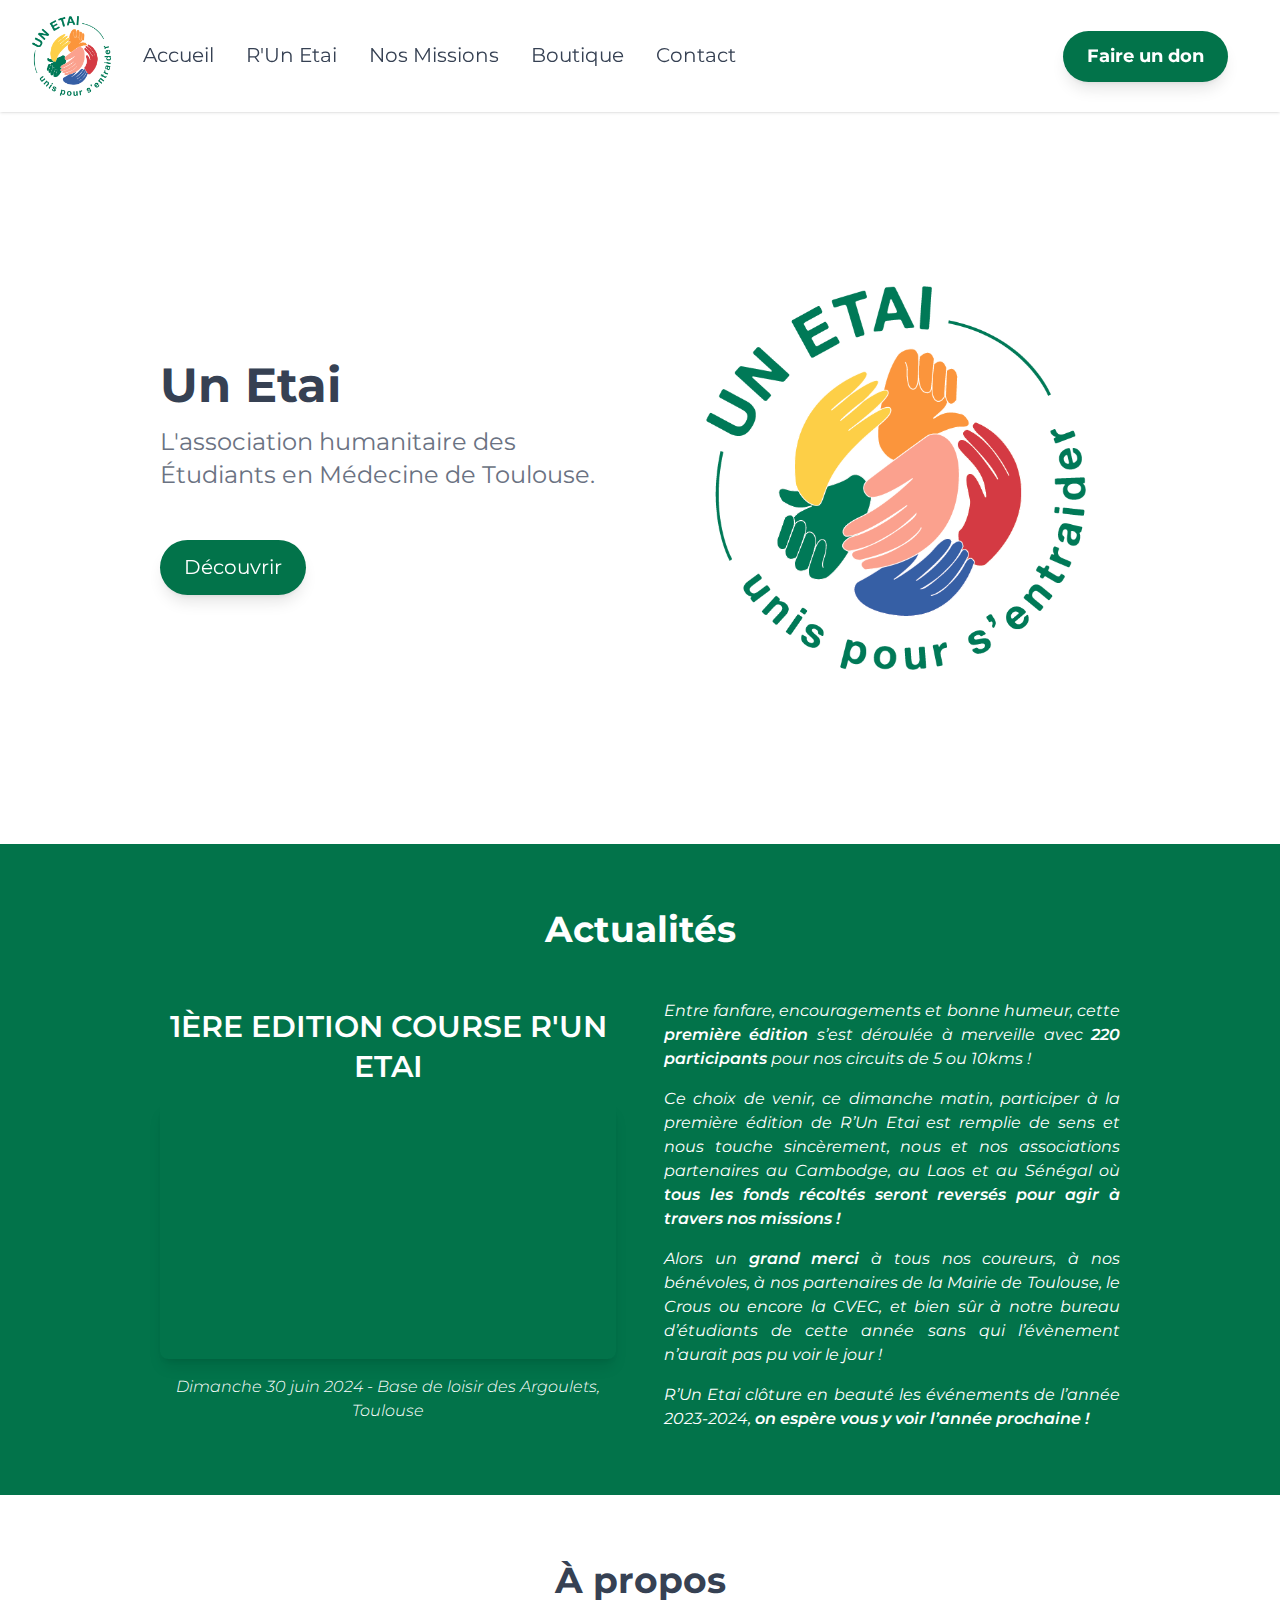
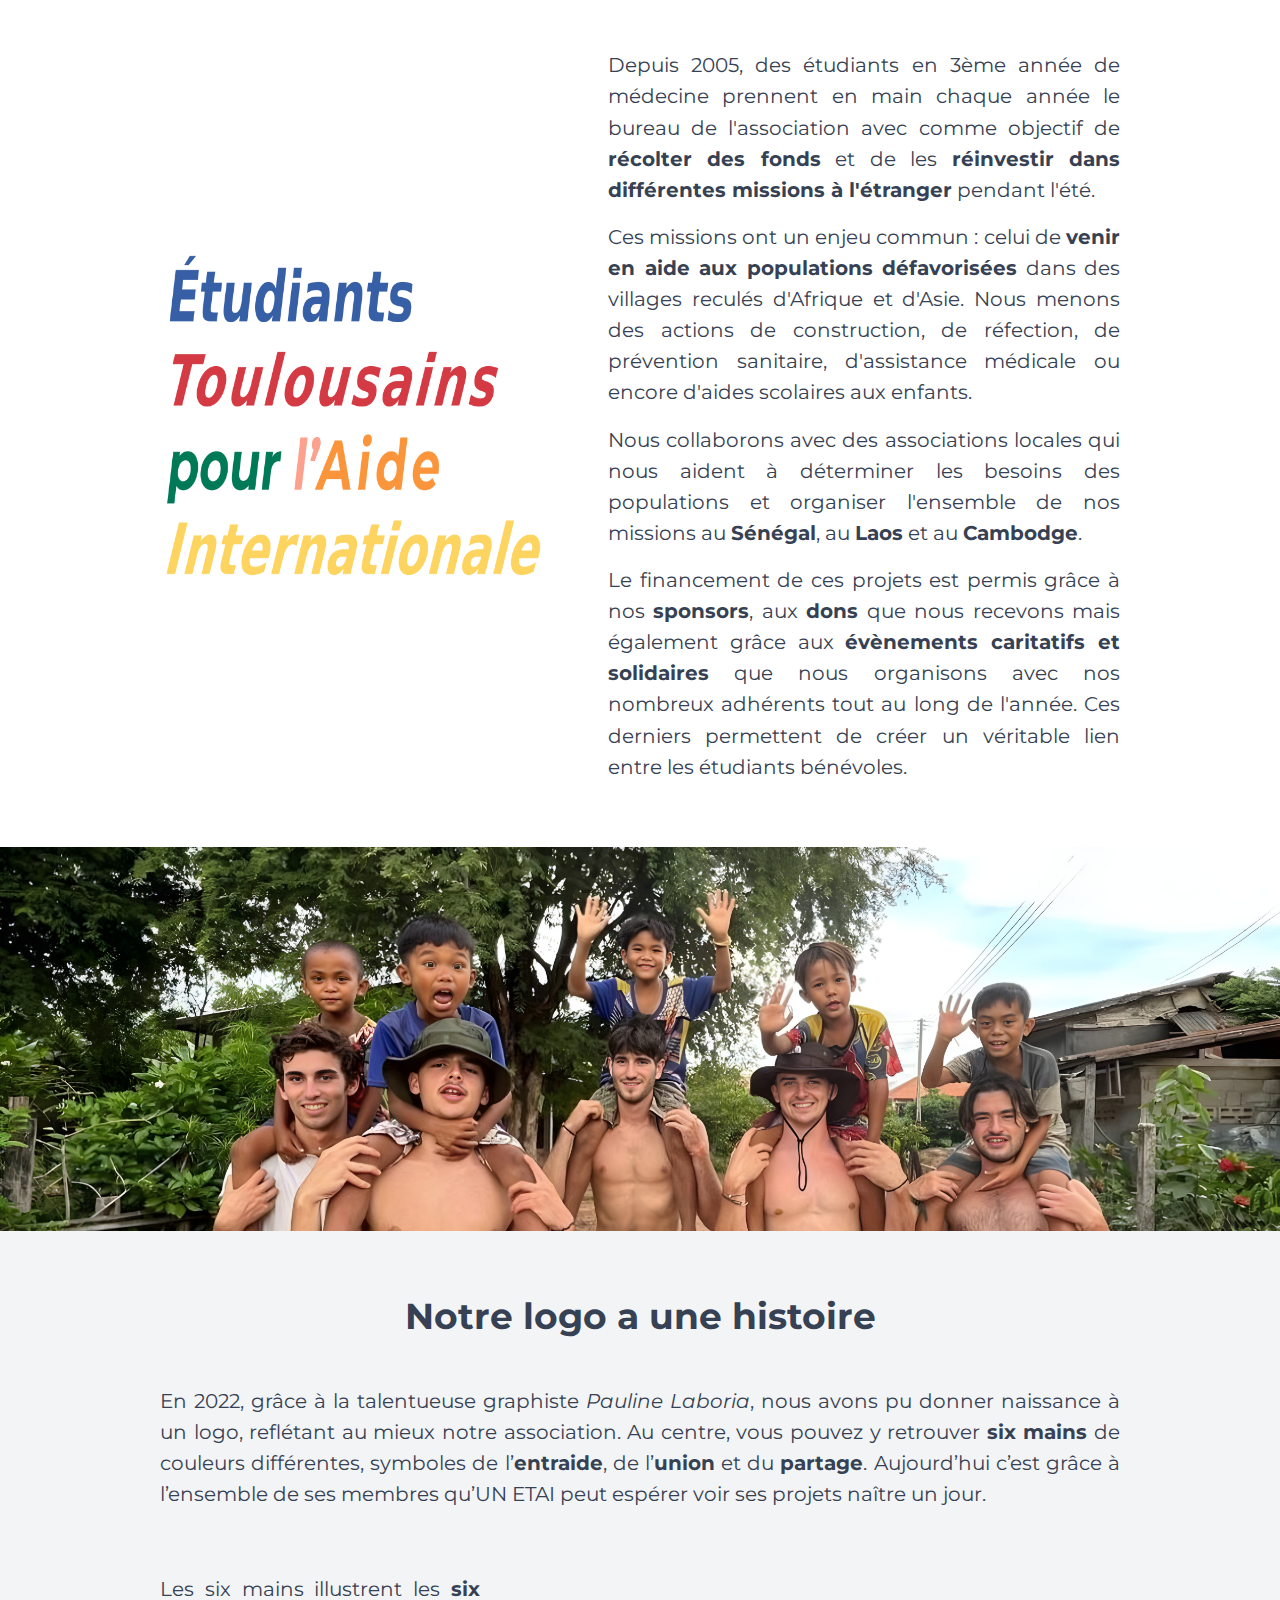
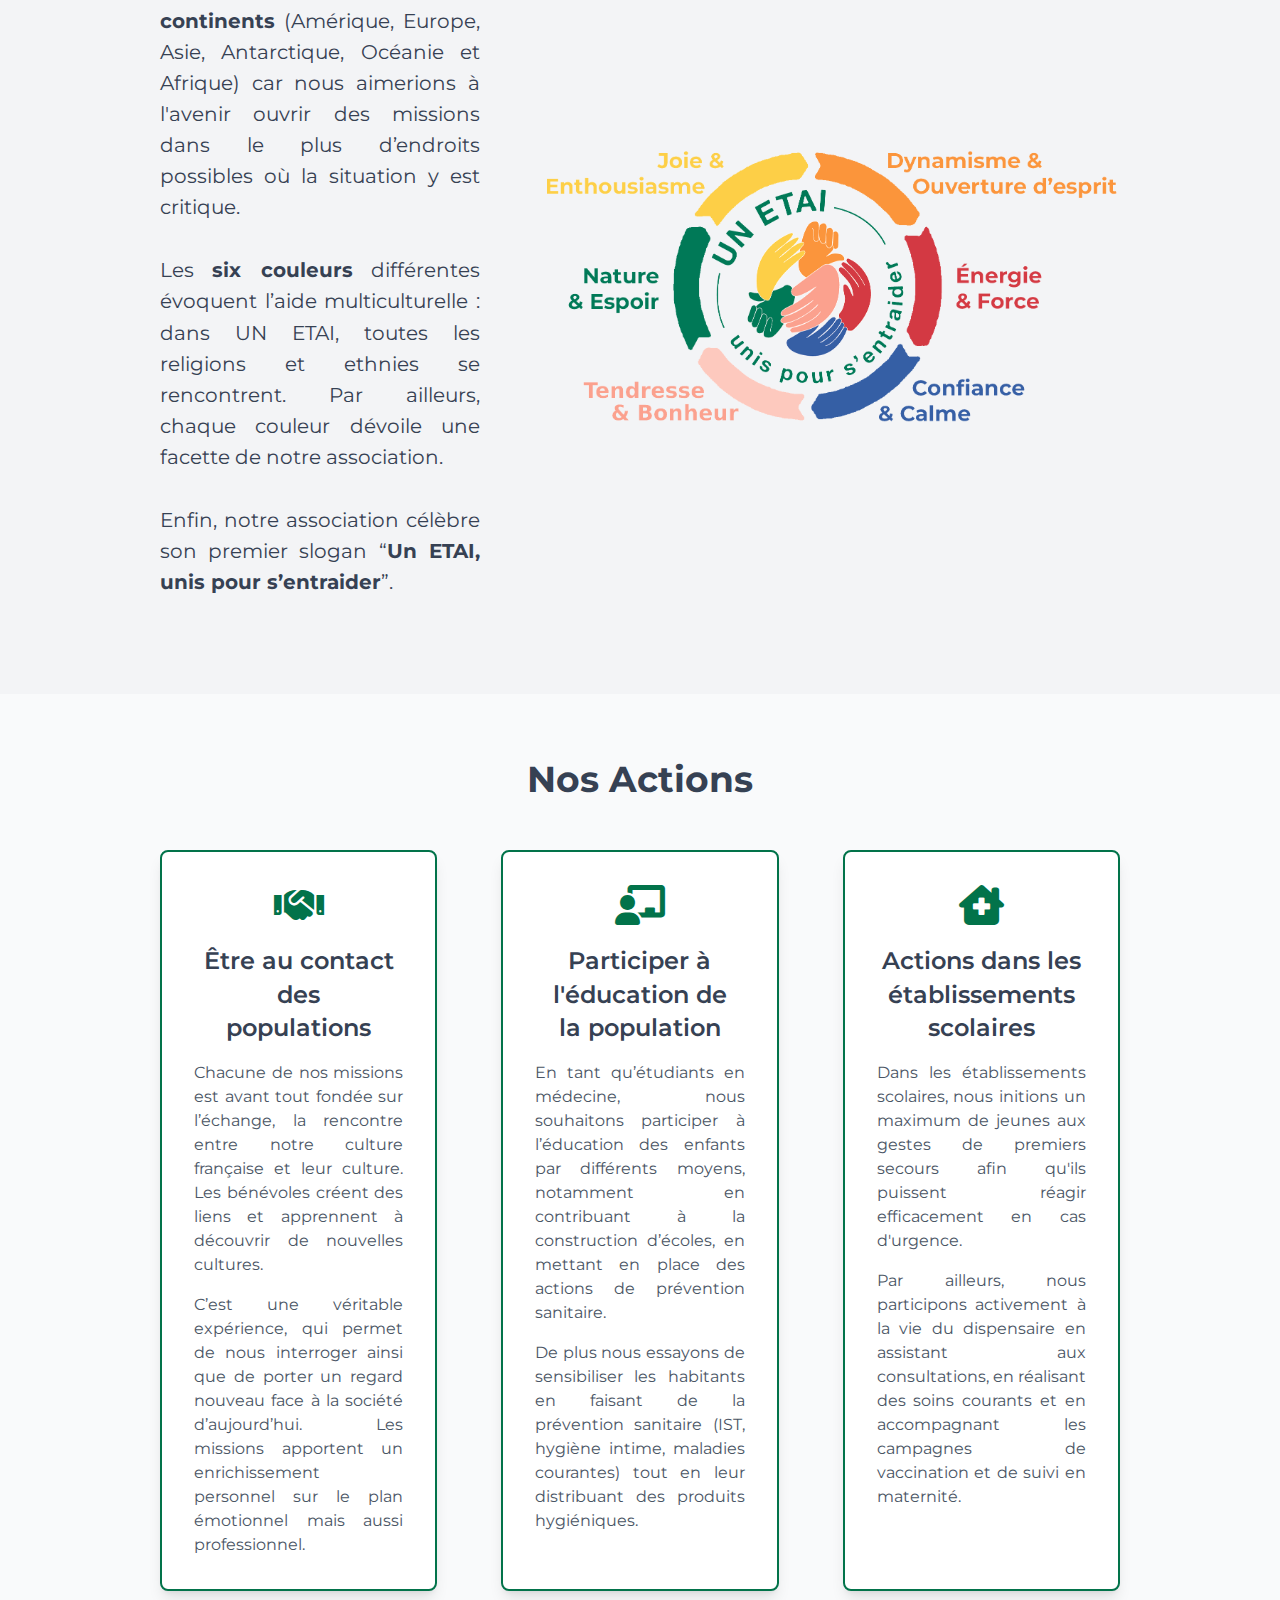
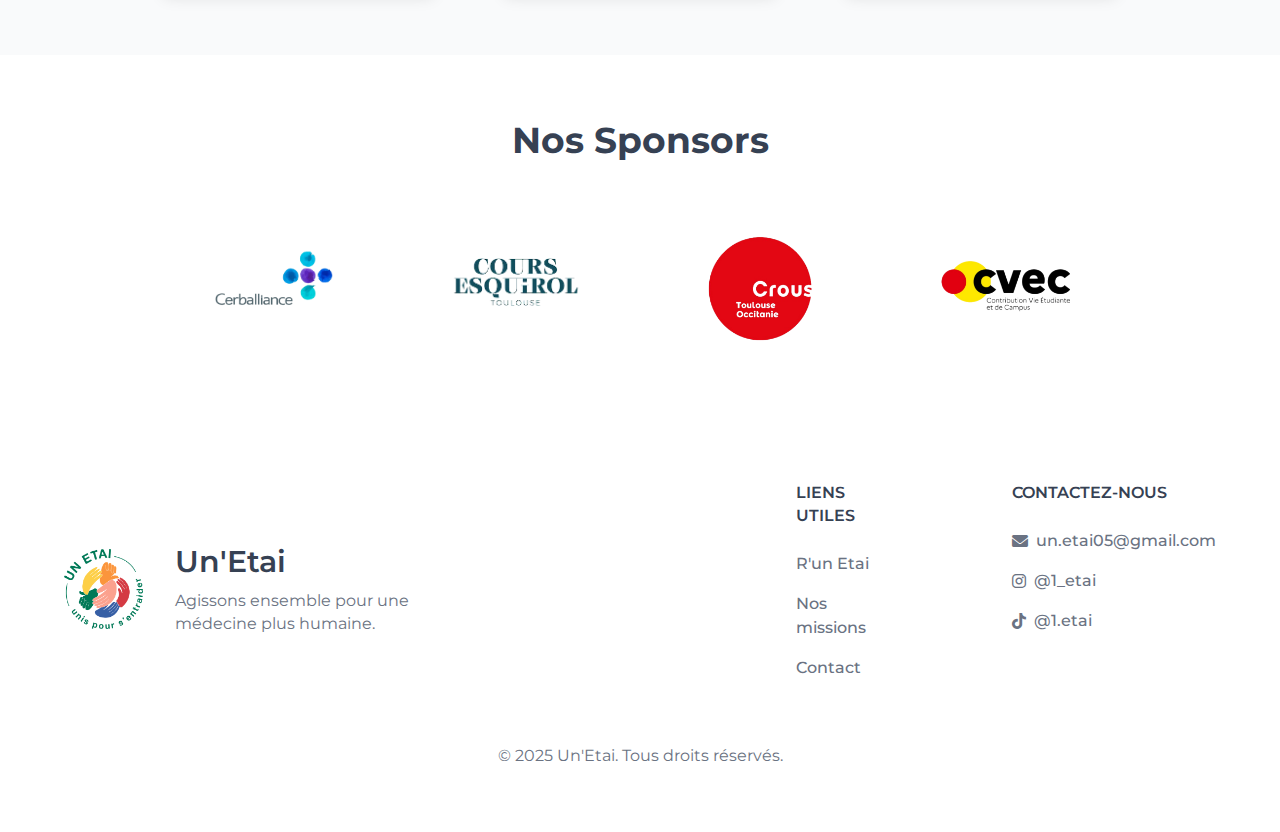
==== index.html @ ea9715ce "File pulled from https://github.com/MgxBarr/UnETAI" ====
<!DOCTYPE html>
<html lang="fr">
<head>
    <meta charset="UTF-8">
    <meta name="viewport" content="width=device-width, initial-scale=1.0">
    <title>UN ETAI</title>
    <link href="https://fonts.googleapis.com/css2?family=Montserrat:wght@400;700&display=swap" rel="stylesheet">
    <link href="https://cdnjs.cloudflare.com/ajax/libs/font-awesome/6.0.0/css/all.min.css" rel="stylesheet">
    <link rel="stylesheet" href="./src/output.css">
    <link rel="shortcut icon" href="./assets/logos/unetai.png" type="image/x-icon">
</head>
<body class="bg-white font-montserrat">

    <!-- Navbar -->
    <header id="menu" class="bg-white shadow sticky z-50 top-0">
        <div class="flex flex-wrap justify-between items-center px-4 md:px-8 py-4 mx-auto">
            <div class="max-w-screen-xl flex justify-between items-center gap-8 text-left">
                <a href="index.html" class="flex items-center space-x-3 rtl:space-x-reverse">
                    <img src="./assets/logos/unetai.png" alt="Un Etai Logo" class="h-20">
                </a>
                <!-- Menu normal pour grand écran -->
                <nav class="hidden lg:flex items-center space-x-8 text-lg">
                    <a href="index.html" class="text-gray-700 hover:text-customGreen">Accueil</a>
                    <a href="runetai.html" class="text-gray-700 hover:text-customGreen">R'Un Etai</a>
                    <a href="missions.html" class="text-gray-700 hover:text-customGreen">Nos Missions</a>
                    <a href="#" class="text-gray-700 hover:text-customGreen">Boutique</a>
                    <a href="contact.html" class="text-gray-700 hover:text-customGreen">Contact</a>
                </nav>
            </div>

            <div class="flex lg:order-2 space-x-3 md:space-x-0 rtl:space-x-reverse items-center flex-wrap">
                <a href="https://www.helloasso.com/associations/un-etai/formulaires/6" target="_blank" class="bg-customGreen text-white font-bold text-base px-6 py-3 mx-5 rounded-full shadow-lg transition duration-300 transform hover:scale-110 text-center">Faire un don</a>
                <!-- Menu Hamburger -->
                <button id="hamburger-icon" data-collapse-toggle="navbar-sticky" type="button" class="inline-flex items-center p-2 w-10 h-10 justify-center text-sm text-gray-700 rounded-lg lg:hidden hover:bg-gray-100 focus:outline-none focus:ring-2 focus:ring-gray-100 transition duration-300" aria-controls="navbar-sticky" aria-expanded="false">
                    <span class="sr-only">Open main menu</span>
                    <svg class="w-5 h-5" aria-hidden="true" xmlns="http://www.w3.org/2000/svg" fill="none" viewBox="0 0 17 14">
                        <path stroke="currentColor" stroke-linecap="round" stroke-linejoin="round" stroke-width="2" d="M1 1h15M1 7h15M1 13h15"/>
                    </svg>
                </button>
            </div>
        </div>

        <!-- Menu mobile (affiché lors du clic sur le hamburger) -->
        <div class="lg:hidden" id="navbar-sticky" style="display: none;">
            <nav class="flex flex-col items-center space-y-4 text-lg p-4 bg-white">
                <a href="index.html" class="text-gray-700 hover:text-customGreen">Accueil</a>
                <a href="runetai.html" class="text-gray-700 hover:text-customGreen">R'Un Etai</a>
                <a href="missions.html" class="text-gray-700 hover:text-customGreen">Nos Missions</a>
                <a href="#" class="text-gray-700 hover:text-customGreen">Boutique</a>
                <a href="contact.html" class="text-gray-700 hover:text-customGreen">Contact</a>
            </nav>
        </div>

        <script>
            const hamburgerIcon = document.getElementById('hamburger-icon');
            const navbarMenu = document.getElementById('navbar-sticky');
        
            hamburgerIcon.addEventListener('click', () => {
                if (navbarMenu.style.display === 'none' || navbarMenu.style.display === '') {
                    navbarMenu.style.display = 'block';
                    hamburgerIcon.classList.add('bg-gray-100');
                } else {
                    navbarMenu.style.display = 'none';
                    hamburgerIcon.classList.remove('bg-gray-100');
                }
            });
        </script>
    </header>





    <!-- Découvrir -->

    
    <section id="decouvrir" class="bg-white text-gray-700 flex items-center justify-center py-16">
        <div class="container mx-auto flex flex-col lg:flex-row items-center justify-between gap-16 px-8 w-full md:w-4/5">
            <!-- Contenu à gauche -->
            <div class="flex flex-col justify-start text-center lg:text-left w-full lg:w-1/2">
                <h1 class="text-5xl font-bold mb-4 text-gray-700">Un Etai</h1>
                <p class="text-xl mb-12 text-gray-500">L'association humanitaire des Étudiants en Médecine de Toulouse.</p>
                <a href="#a-propos" 
                    class="bg-customGreen text-lg text-white px-6 py-3 rounded-full shadow-lg transition duration-300 transform hover:scale-110 mx-auto lg:mx-0 w-max" 
                    onclick="event.preventDefault(); window.scrollTo({ top: document.getElementById('a-propos').offsetTop - (document.getElementById('menu') ? document.getElementById('menu').offsetHeight : 0), behavior: 'smooth' });">
                    Découvrir
                </a>
            </div>
            
            <!-- Image à droite -->
            <div class="text-center lg:text-right w-4/5 lg:w-1/2">
                <img src="./assets/logos/unetai.png" class="max-h-96 w-full object-contain" alt="img">
            </div>
        </div>
    </section>
    <script>
        document.addEventListener('DOMContentLoaded', function() {
            const menuHeight = document.getElementById('menu').offsetHeight;
            const section = document.getElementById('decouvrir');
            section.style.minHeight = `calc(100dvh - 1.5*${menuHeight}px)`;
        });
    
        window.addEventListener('resize', function() {
            const menuHeight = document.getElementById('menu').offsetHeight;
            const section = document.getElementById('decouvrir');
            section.style.minHeight = `calc(100dvh - 1.5*${menuHeight}px)`;
        });
    </script>


    
    <!-- Actualités -->
    <section id="actualites" class= " bg-customGreen text-white py-16 flex justify-center">
        <div class="container mx-auto px-8 w-full md:w-4/5">
            <h2 class="text-3xl font-bold text-center mb-12 w-4/5 px-5 mx-auto">Actualités</h2>
            
            <div class="flex flex-col lg:flex-row items-center gap-12">
                <!-- Vidéo YouTube -->
                <div class="w-full lg:w-8/12 flex flex-col">
                    <h3 class="text-2xl text-center font-semibold mb-4 uppercase">1ère EDITION COURSE R'UN ETAI</h3>
                    <div class="relative w-full" style="padding-top: 56.25%;">
                        <iframe src="https://www.youtube.com/embed/MFkTIu50eDA?showinfo=0" 
                                class="absolute top-0 left-0 w-full h-full rounded-lg shadow-lg" 
                                frameborder="0" 
                                allow="accelerometer; autoplay; clipboard-write; encrypted-media; gyroscope; picture-in-picture" 
                                allowfullscreen>
                        </iframe>
                    </div>
                    <p class="italic font-light mt-4 text-center"> Dimanche 30 juin 2024 - Base de loisir des Argoulets, Toulouse</p>
                </div>

                <!-- Texte des actualités -->
                <div class="w-full lg:w-2/3 text-justify">
                    <div class="italic font-regular">
                        <p class="mb-4">
                            Entre fanfare, encouragements et bonne humeur, cette <span class="font-semibold">première édition</span> s’est déroulée à merveille avec <span class="font-semibold">220 participants</span> pour nos circuits de 5 ou 10kms !
                        </p>
                        <p class="mb-4">
                            Ce choix de venir, ce dimanche matin, participer à la première édition de R’Un Etai est remplie de sens et nous touche sincèrement, nous et nos associations partenaires au Cambodge, au Laos et au Sénégal où <span class="font-semibold">tous les fonds récoltés seront reversés pour agir à travers nos missions !</span> 
                        </p>
                        <p class="mb-4">
                            Alors un <span class="font-semibold">grand merci</span> à tous nos coureurs, à nos bénévoles, à nos partenaires de la Mairie de Toulouse, le Crous ou encore la CVEC, et bien sûr à notre bureau d’étudiants de cette année sans qui l’évènement n’aurait pas pu voir le jour !
                        </p>
                        <p>
                            R’Un Etai clôture en beauté les événements de l’année 2023-2024, <span class="font-semibold">on espère vous y voir l’année prochaine !</span>
                        </p>
                    </div>
                </div>
            </div>
        </div>
    </section>

    

    <!-- A propos -->
    <section id="a-propos" class="bg-white text-gray-700 py-16 flex items-center flex-col justify-center">
        <h2 class="text-3xl font-bold mb-12 text-center w-4/5 px-5 mx-auto">À propos</h2>
        <div class="container flex flex-wrap flex-col lg:flex-row justify-center gap-16 px-8 w-full md:w-4/5">
            <!-- Bloc Image -->
            <div class="max-w-96 m-auto">
                <img src="./assets/apropos.png" alt="apropos" class="my-auto mx-auto">
            </div>
            
            <!-- Bloc Texte -->
            <div class="w-full text-lg xl:w-1/3 lg:w-2/3 flex-grow text-justify">
                <p class="">
                    Depuis 2005, des étudiants en 3ème année de médecine prennent en main chaque année le bureau de 
                    l'association avec comme objectif de <span class="font-bold">récolter des fonds</span> et de les 
                    <span class="font-bold">réinvestir dans différentes missions à l'étranger</span> pendant l'été.
                </p>
                <p class="mt-4">
                    Ces missions ont un enjeu commun : celui de <span class="font-bold">venir en aide aux populations défavorisées</span> dans des villages reculés d'Afrique et d'Asie. 
                    Nous menons des actions de construction, de réfection, de prévention sanitaire, d'assistance médicale ou encore d'aides scolaires aux enfants.
                </p>
                <p class="mt-4">
                    Nous collaborons avec des associations locales qui nous aident à déterminer les besoins des populations et organiser l'ensemble de nos missions au 
                    <span class="font-bold">Sénégal</span>, au <span class="font-bold">Laos</span> et au <span class="font-bold">Cambodge</span>.
                </p>
                <p class="mt-4">
                    Le financement de ces projets est permis grâce à nos <span class="font-bold">sponsors</span>, aux <span class="font-bold">dons</span> que nous recevons mais également grâce aux 
                    <span class="font-bold">évènements caritatifs et solidaires</span> que nous organisons avec nos nombreux adhérents tout au long de l'année. Ces derniers permettent de créer un véritable lien entre les étudiants bénévoles.
                </p>
            </div>
        </div>
    </section>
    
    
    
    <!-- Bandeau séparateur avec image -->
    <section id="bandeau" class="w-full h-96 bg-cover bg-center" style="background-image: url('./assets/bandeau.jpg');"></section>



    <!-- Histoire Logo -->
    <section id="logo" class="py-16 bg-gray-100">
        <h2 class="text-3xl font-bold mb-12 text-center text-gray-700 w-4/5 px-5 mx-auto">Notre logo a une histoire</h2>
        <div class="container mx-auto flex flex-wrap justify-center items-center px-8 w-full md:w-4/5 text-justify text-gray-700">
            <div class="w-full text-justify mb-8">
                <p class="text-lg mb-16">
                    En 2022, grâce à la talentueuse graphiste <a class="italic" href="https://www.behance.net/paulinelab435d">Pauline Laboria</a>, nous avons pu donner naissance à un logo, 
                    reflétant au mieux notre association.
                    Au centre, vous pouvez y retrouver <span class="font-bold text-gray-700">six mains</span> de couleurs différentes, symboles de l’<span class="font-bold text-gray-700">entraide</span>, 
                    de l’<span class="font-bold text-gray-700">union</span> et du <span class="font-bold text-gray-700">partage</span>. Aujourd’hui c’est grâce à l’ensemble de ses membres qu’UN ETAI peut espérer voir ses 
                    projets naître un jour.
                </p>

                <div class="flex flex-col xl:flex-row justify-between w-full align-top">
                    <div class="flex flex-col w-full xl:w-1/3 text-justify mb-8 xl:mb-0">
                        <p class="text-lg mb-8">
                            Les six mains illustrent les <span class="font-bold">six continents</span> (Amérique, Europe, Asie, Antarctique, Océanie et Afrique) car 
                            nous aimerions à l'avenir ouvrir des missions dans le plus d’endroits possibles où la situation y est critique. 
                        </p>
                        <p class="text-lg mb-8">
                            Les <span class="font-bold text-gray-700">six couleurs</span> différentes évoquent l’aide multiculturelle : dans UN ETAI, toutes les religions et ethnies 
                            se rencontrent. Par ailleurs, chaque couleur dévoile une facette de notre association.
                        </p>
                        <p class="text-lg"> 
                            Enfin, notre association célèbre son premier slogan “<span class="font-bold text-gray-700">Un ETAI, unis pour s’entraider</span>”. 
                        </p>
                    </div>

                    <div class="w-full xl:w-3/5 my-auto flex justify-center mt-8 xl:my-auto">
                        <img src="./assets/UNETAIAPROPOS.png" alt="Logo UN ETAI" class="">
                    </div>
                </div>
            </div>
        </div>
    </section>

 

    <!-- Nos Actions -->
    <section id="actions" class="bg-gray-50 py-16 flex justify-center">
        <div class="container mx-auto px-8 w-full md:w-4/5">
            <h2 class="text-3xl text-gray-700 font-bold text-center mb-12 w-4/5 px-5 mx-auto">Nos Actions</h2>

            <div class="grid grid-cols-1 sm:grid-cols-1 md:grid-cols-1 lg:grid-cols-2 xl:grid-cols-3 gap-16">
                <!-- Rectangle 1 -->
                <div class="bg-white p-8 rounded-lg shadow-lg border-2 border-customGreen flex flex-col items-center text-justify">
                    <div class="mb-4 text-customGreen text-4xl">
                        <i class="fas fa-handshake"></i>
                    </div>
                    <h3 class="text-xl font-semibold mb-4 text-center text-gray-700">Être au contact des<br>populations</h3>
                    <p class="text-gray-600">Chacune de nos missions est avant tout fondée sur l’échange, la rencontre entre notre culture française et leur culture. Les bénévoles créent des liens et apprennent à découvrir de nouvelles cultures.</p>
                    <p class="text-gray-600 mt-4">C’est une véritable expérience, qui permet de nous interroger ainsi que de porter un regard nouveau face à la société d’aujourd’hui. Les missions apportent un enrichissement personnel sur le plan émotionnel mais aussi professionnel.</p>
                </div>

                <!-- Rectangle 2 -->
                <div class="bg-white p-8 rounded-lg shadow-lg border-2 border-customGreen flex flex-col items-center text-justify">
                    <div class="mb-4 text-customGreen text-4xl">
                        <i class="fas fa-chalkboard-teacher"></i>
                    </div>
                    <h3 class="text-xl font-semibold mb-4 text-center text-gray-700">Participer à l'éducation de<br>la population</h3>
                    <p class="text-gray-600">En tant qu’étudiants en médecine, nous souhaitons participer à l’éducation des enfants par différents moyens, notamment en contribuant à la construction d’écoles, en mettant en place des actions de prévention sanitaire.</p>
                    <p class="text-gray-600 mt-4">De plus nous essayons de sensibiliser les habitants en faisant de la prévention sanitaire (IST, hygiène intime, maladies courantes) tout en leur distribuant des produits hygiéniques.</p>
                </div>

                <!-- Rectangle 3 -->
                <div class="bg-white p-8 rounded-lg shadow-lg border-2 border-customGreen flex flex-col items-center text-justify">
                    <div class="mb-4 text-customGreen text-4xl">
                        <i class="fas fa-clinic-medical"></i>
                    </div>
                    <h3 class="text-xl font-semibold mb-4 text-center text-gray-700">Actions dans les établissements<br>scolaires</h3>
                    <p class="text-gray-600">Dans les établissements scolaires, nous initions un maximum de jeunes aux gestes de premiers secours afin qu'ils puissent réagir efficacement en cas d'urgence.</p>
                    <p class="text-gray-600 mt-4">Par ailleurs, nous participons activement à la vie du dispensaire en assistant aux consultations, en réalisant des soins courants et en accompagnant les campagnes de vaccination et de suivi en maternité.</p>
                </div>
            </div>
        </div>
    </section>


    
    <!-- Sponsors -->
    <section id="sponsors" class="bg-white text-gray-700 py-16 flex justify-center">
        <div class="container mx-auto px-8 w-full md:w-4/5">
            <h2 class="text-3xl font-bold text-center mb-12 w-4/5 px-5 mx-auto">Nos Sponsors</h2>
            
            <div class="grid grid-cols-2 sm:grid-cols-2 md:grid-cols-3 lg:grid-cols-4 gap-4">
                <div class="flex items-center justify-center h-36 w-36 mx-auto">
                    <img src="./assets/logos/cerballiance.png" alt="Sponsor Cerballiance" class="h-full w-auto object-contain">
                </div>
    
                <div class="flex items-center justify-center h-36 w-36 mx-auto">
                    <img src="./assets/logos/cours-esquirol.png" alt="Sponsor Esquirol" class="h-full w-auto object-contain">
                </div>
    
                <div class="flex items-center justify-center h-36 w-36 mx-auto">
                    <img src="./assets/logos/crous.png" alt="Sponsor Crous" class="h-full w-auto object-contain">
                </div>
    
                <div class="flex items-center justify-center h-36 w-36 mx-auto">
                    <img src="./assets/logos/cvec.png" alt="Sponsor CVEC" class="h-full w-auto object-contain">
                </div>
            </div>
        </div>
    </section>



    


    <!-- Footer -->
    <footer class="bg-white">
        <div class="mx-auto w-full p-16 py-16">
            <div class="flex flex-col xl:flex-row xl:gap-96 justify-center mx-auto items-center gap-16">
                <!-- Logo, Nom et Description -->
                <div class="flex flex-col md:flex-row items-center justify-center md:justify-start gap-8">
                    <img src="./assets/logos/unetai.png" alt="Logo Un'Etai" class="h-20">
                    <div class="flex text-center flex-col flex-wrap md:text-left">
                        <span class="text-2xl font-semibold text-gray-700">Un'Etai</span>
                        <p class="mt-2 text-sm text-gray-500 max-w-64">Agissons ensemble pour une médecine plus humaine.</p>
                    </div>
                </div>
    
                <!-- Liens Utiles et Moyens de Contact -->
                <div class="flex flex-col md:flex-row justify-center text-center md:text-left gap-8 md:gap-32">
                    <!-- Liens Utiles -->
                    <div class="w-full">
                        <h2 class="mb-6 text-sm font-semibold text-gray-700 uppercase">Liens Utiles</h2>
                        <ul class="text-gray-500 font-medium">
                            <li class="mb-4">
                                <a href="runetai.html" class="hover:text-customGreen">R'un Etai</a>
                            </li>
                            <li class="mb-4">
                                <a href="missions.html" class="hover:text-customGreen">Nos missions</a>
                            </li>
                            <li class="mb-4">
                                <a href="contact.html" class="hover:text-customGreen">Contact</a>
                            </li>
                        </ul>
                    </div>
    
                    <!-- Moyens de Contact -->
                    <div class="w-full">
                        <h2 class="mb-6 text-sm font-semibold text-gray-700 uppercase">Contactez-Nous</h2>
                        <ul class="text-gray-500 font-medium flex flex-col items-center justify-center md:items-start">
                            <li class="mb-4 flex items-center space-x-2 group">
                                <i class="fas fa-envelope text-gray-500 group-hover:text-customGreen group-hover:cursor-pointer"></i>
                                <a href="mailto:un.etai05@gmail.com" class="group-hover:text-customGreen">un.etai05@gmail.com</a>
                            </li>
                            <li class="mb-4 flex items-center space-x-2 group">
                                <i class="fab fa-instagram text-gray-500 group-hover:text-customGreen group-hover:cursor-pointer"></i>
                                <a href="https://www.instagram.com/1_etai/" target="_blank" class="group-hover:text-customGreen">@1_etai</a>
                            </li>
                            <li class="flex items-center space-x-2 group">
                                <i class="fab fa-tiktok text-gray-500 group-hover:text-customGreen group-hover:cursor-pointer"></i>
                                <a href="https://www.tiktok.com/@1.etai" target="_blank" class="group-hover:text-customGreen">@1.etai</a>
                            </li>
                        </ul>
                    </div>
                </div>
            </div>
    
            <!-- Copyright -->
            <div class="text-center mt-12">
                <span class="text-sm text-gray-500">&copy; 2025 Un'Etai. Tous droits réservés.</span>
            </div>
        </div>
    </footer>
    
</body>
</html>
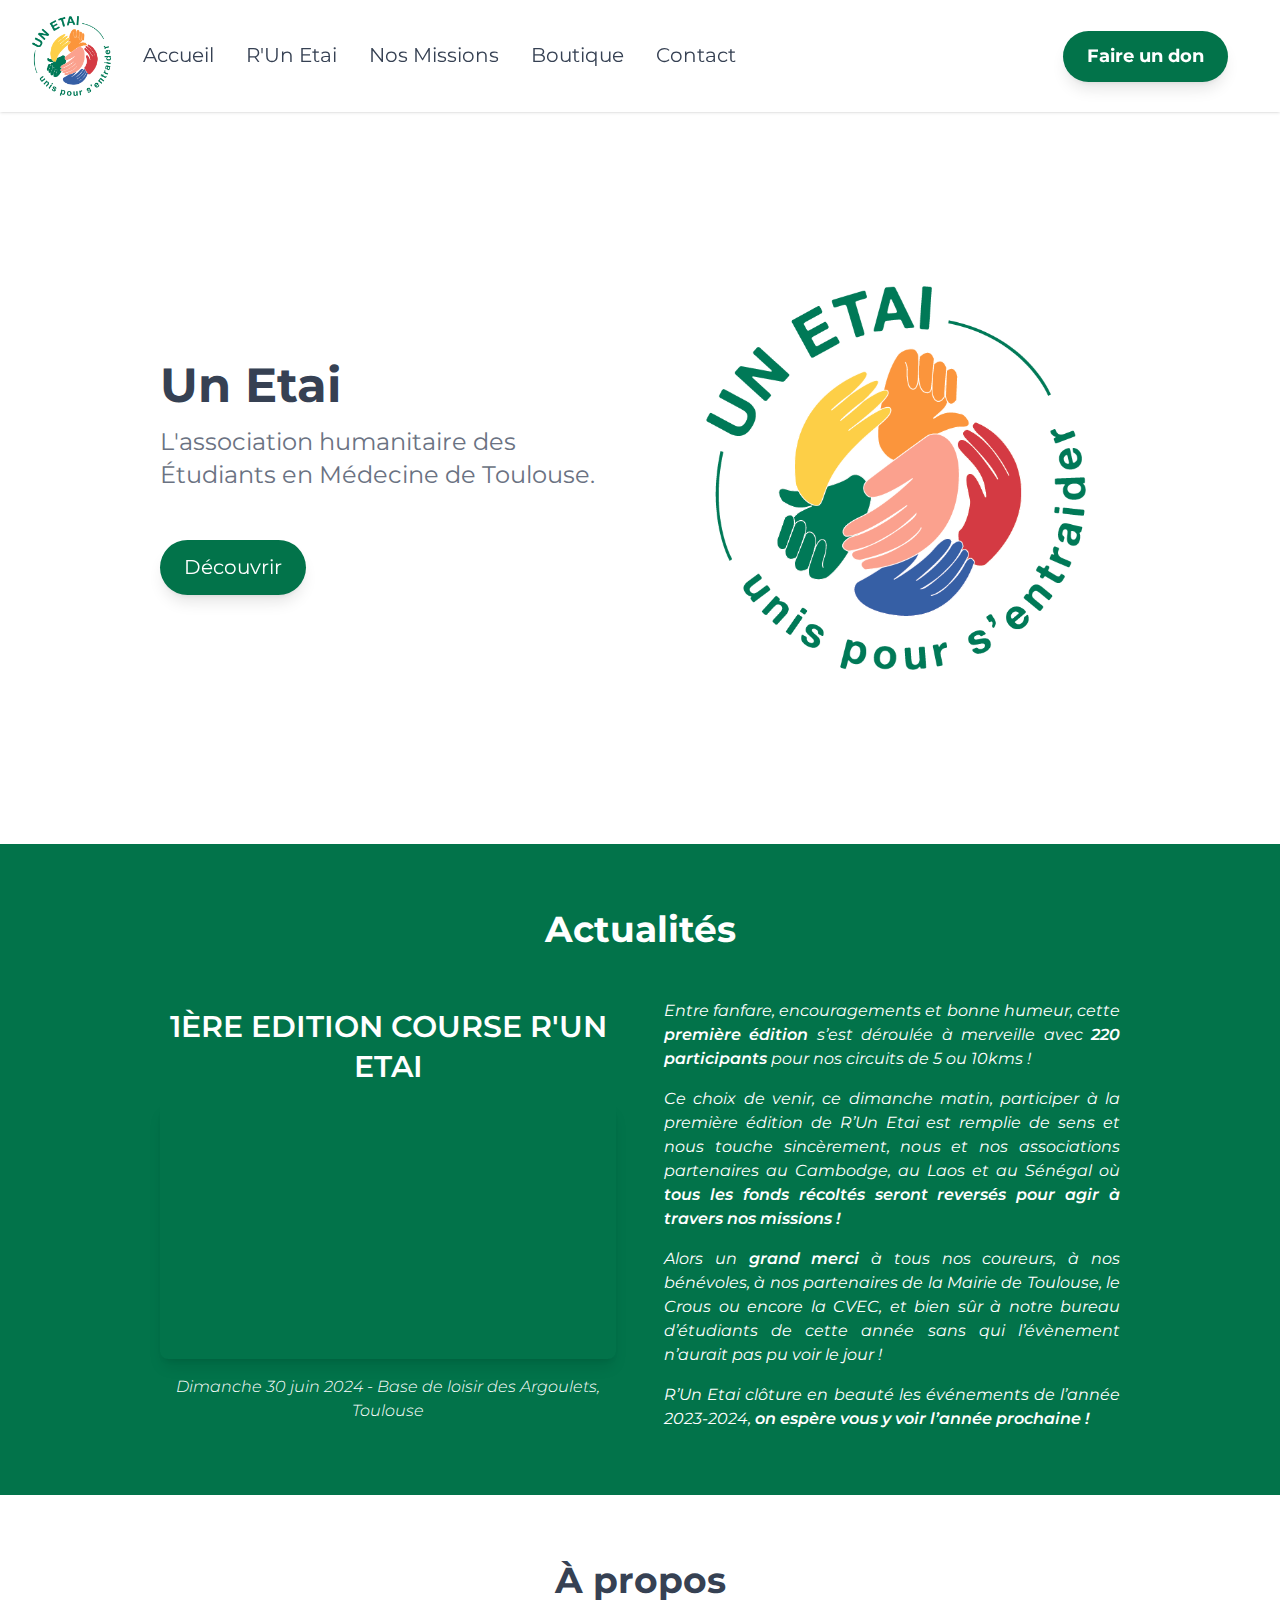
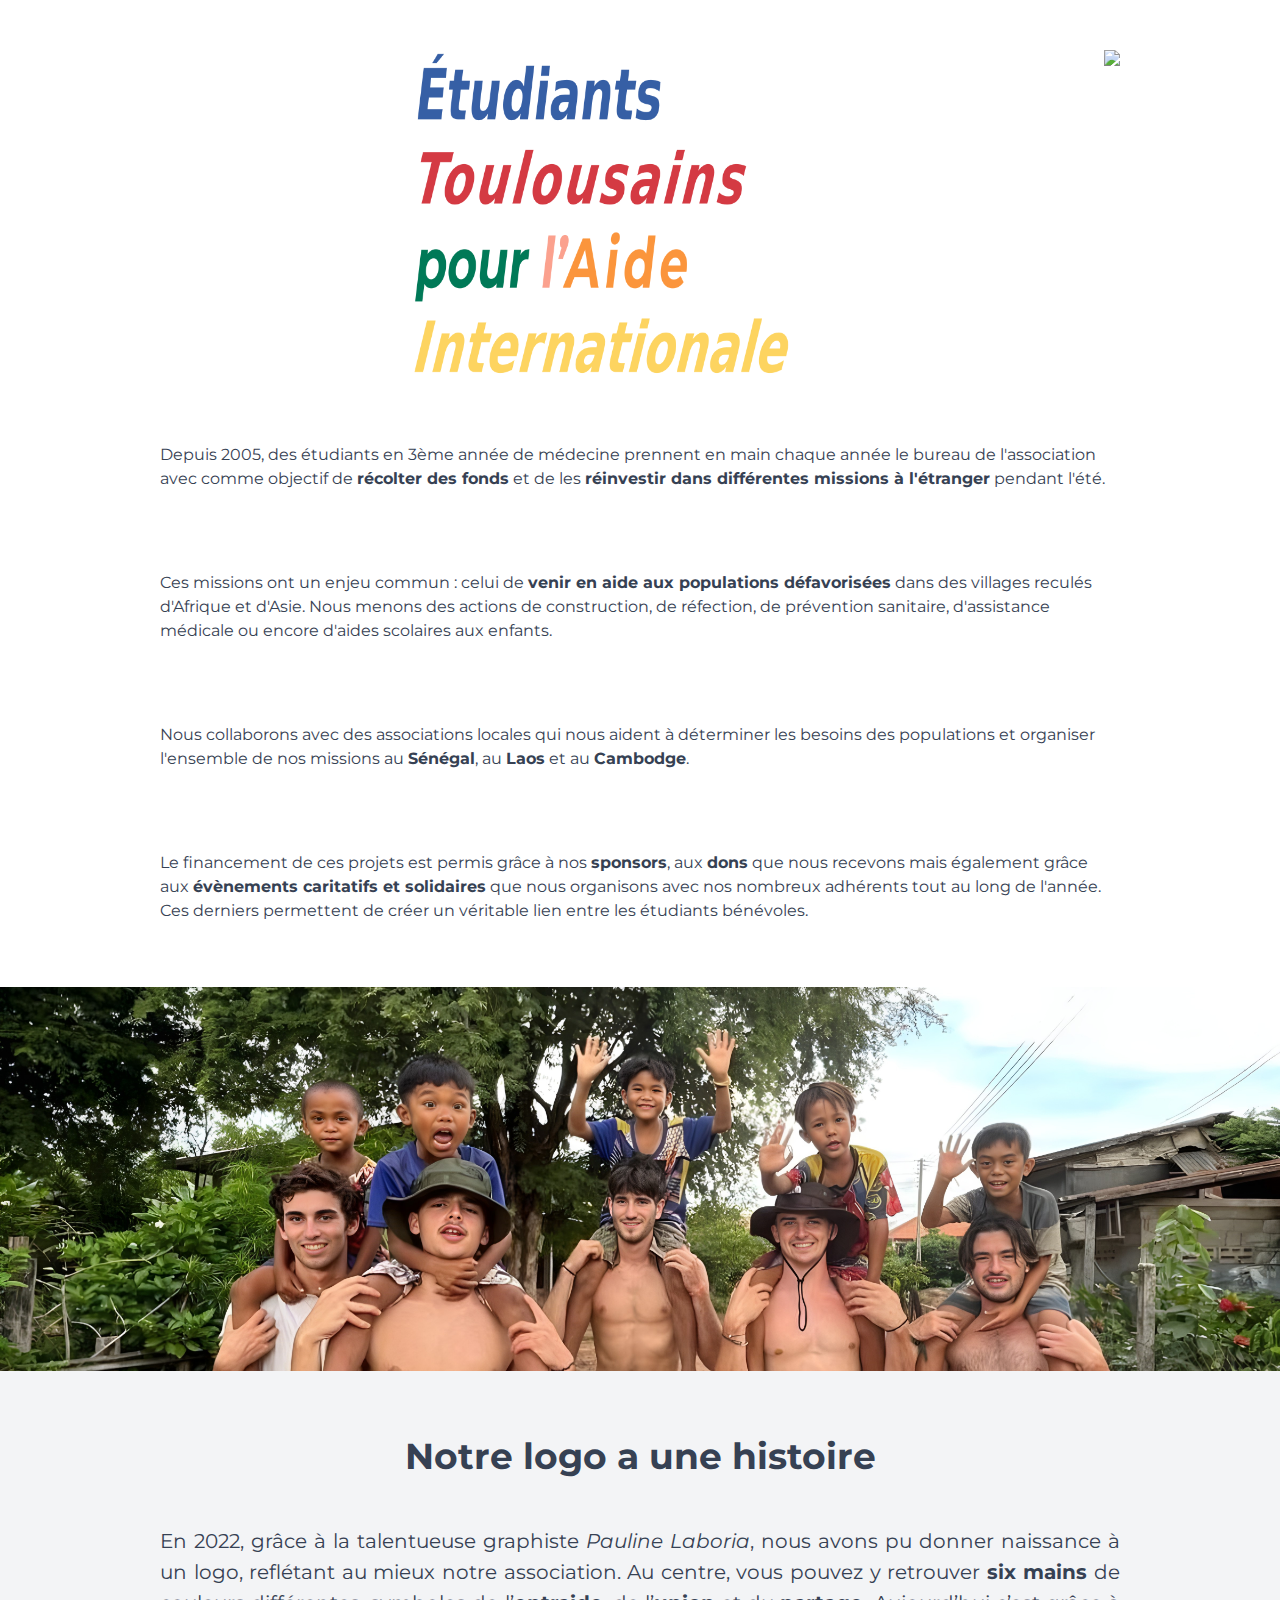
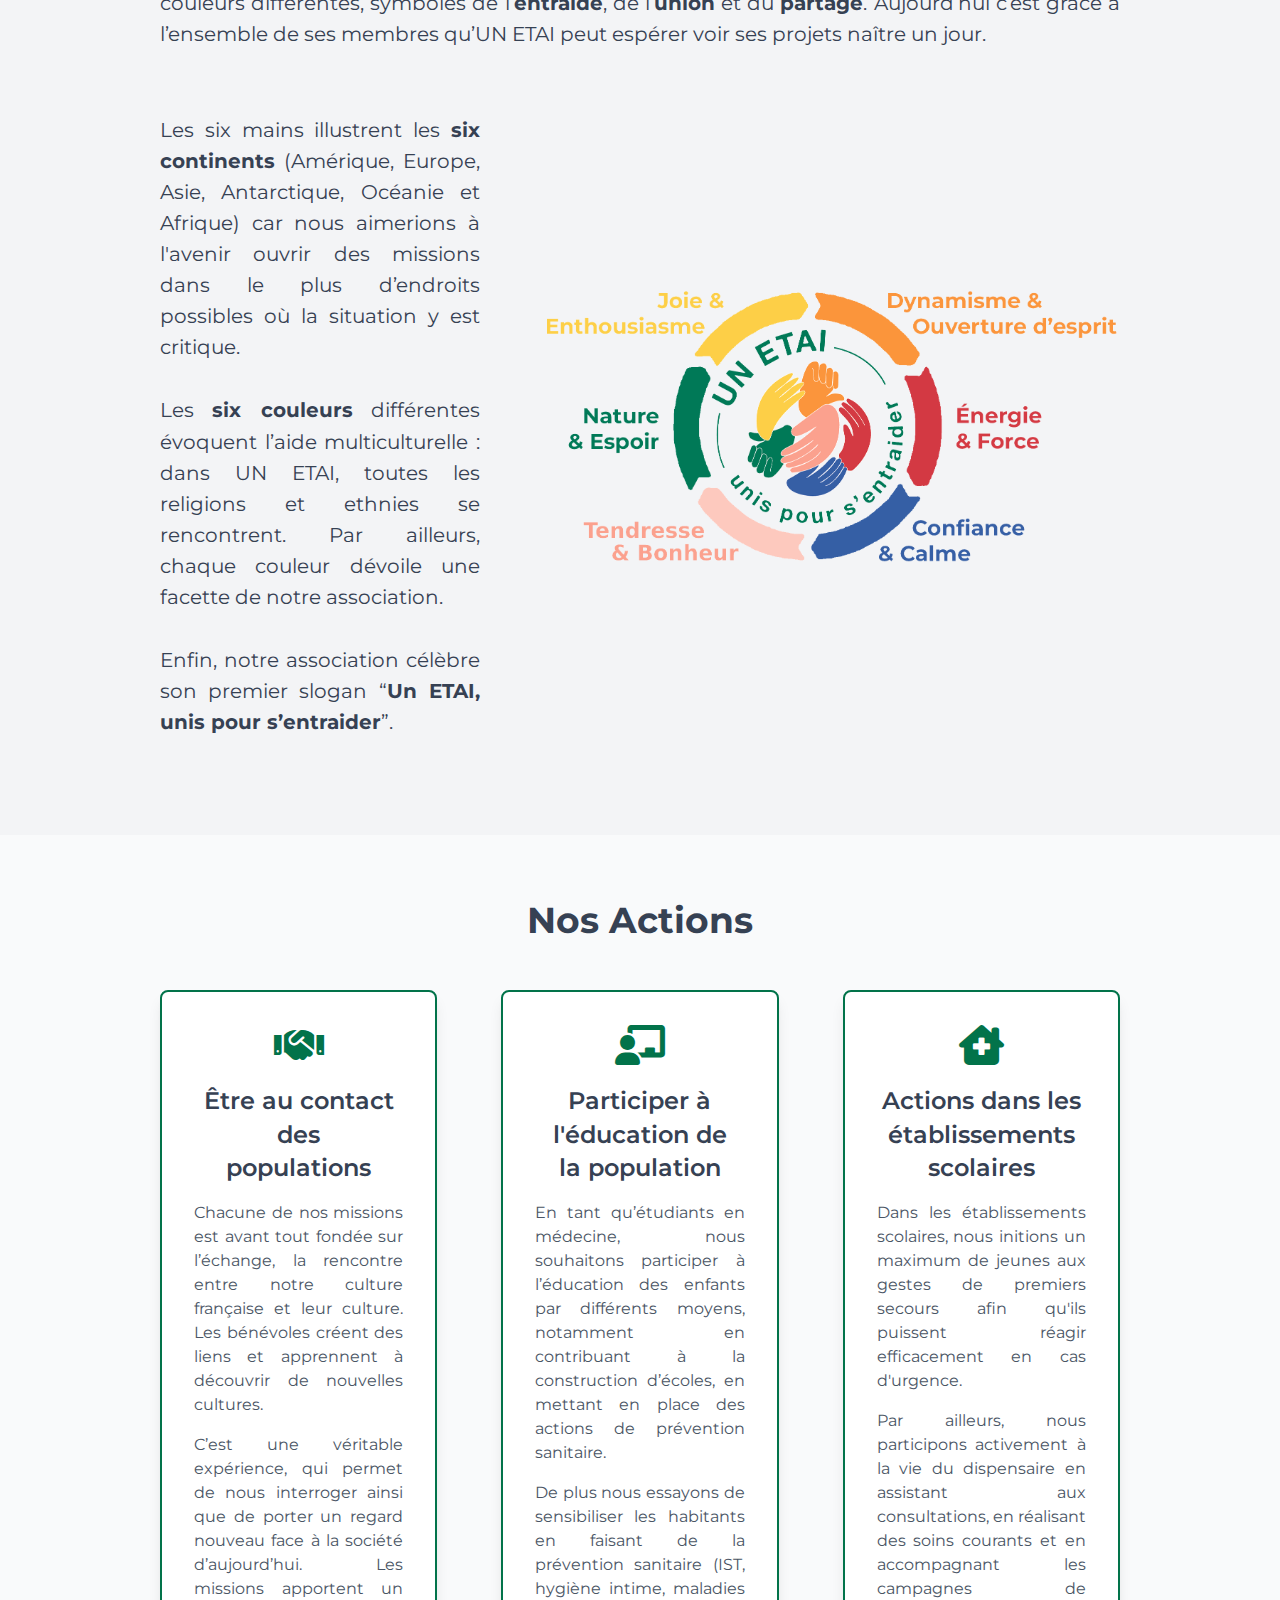
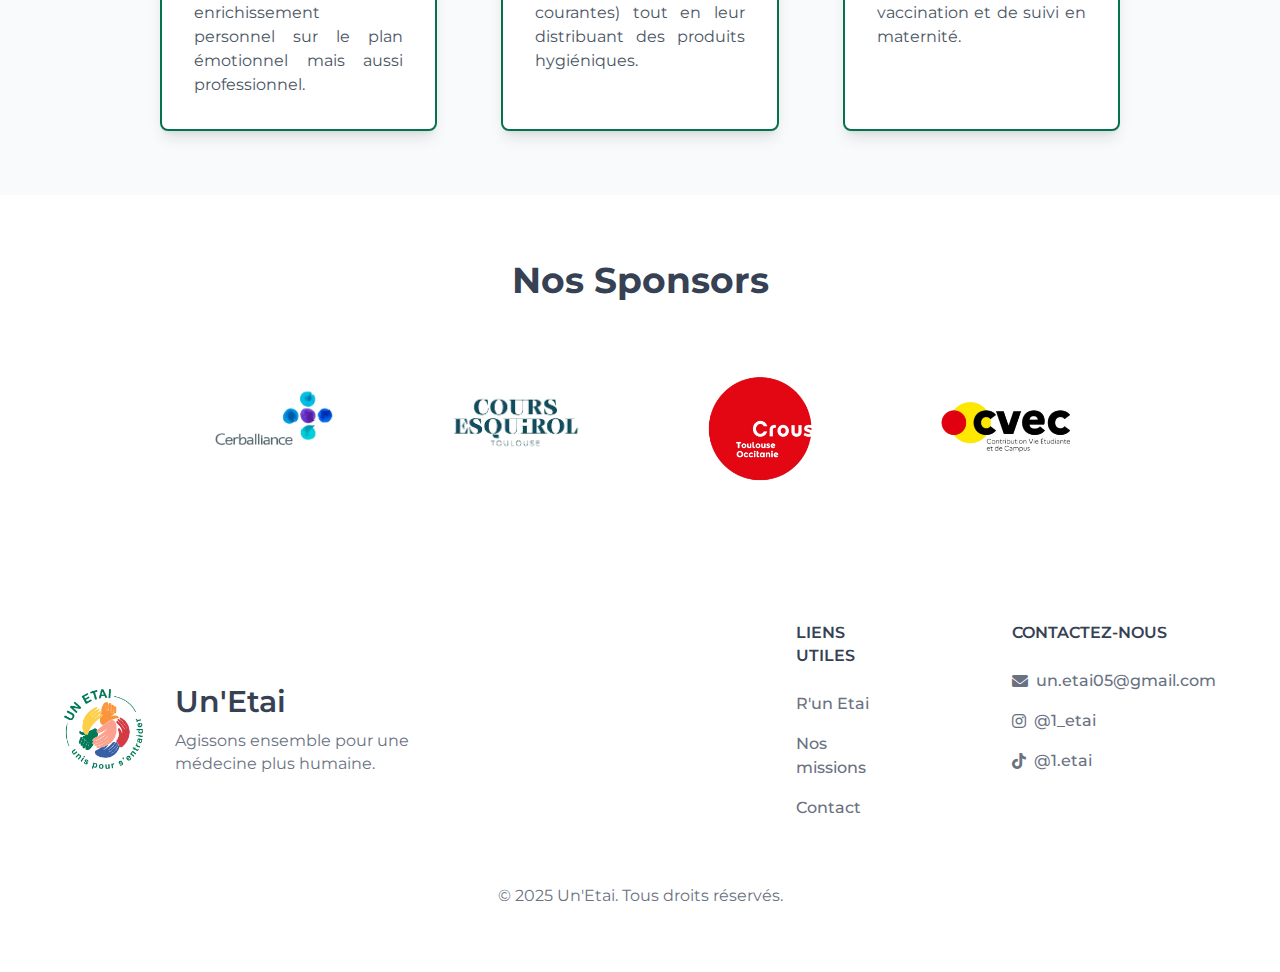
==== commit 91db80a0: "Added the Bureau_membre img in the text place on the header" ====
--- a/index.html
+++ b/index.html
@@ -162,7 +162,8 @@
             </div>
             
             <!-- Bloc Texte -->
-            <div class="w-full text-lg xl:w-1/3 lg:w-2/3 flex-grow text-justify">
+           <!--  <div class="w-full text-lg xl:w-1/3 lg:w-2/3 flex-grow text-justify">-->
+            <img src="./img_header/Bureau_memebre.png" >
                 <p class="">
                     Depuis 2005, des étudiants en 3ème année de médecine prennent en main chaque année le bureau de 
                     l'association avec comme objectif de <span class="font-bold">récolter des fonds</span> et de les 
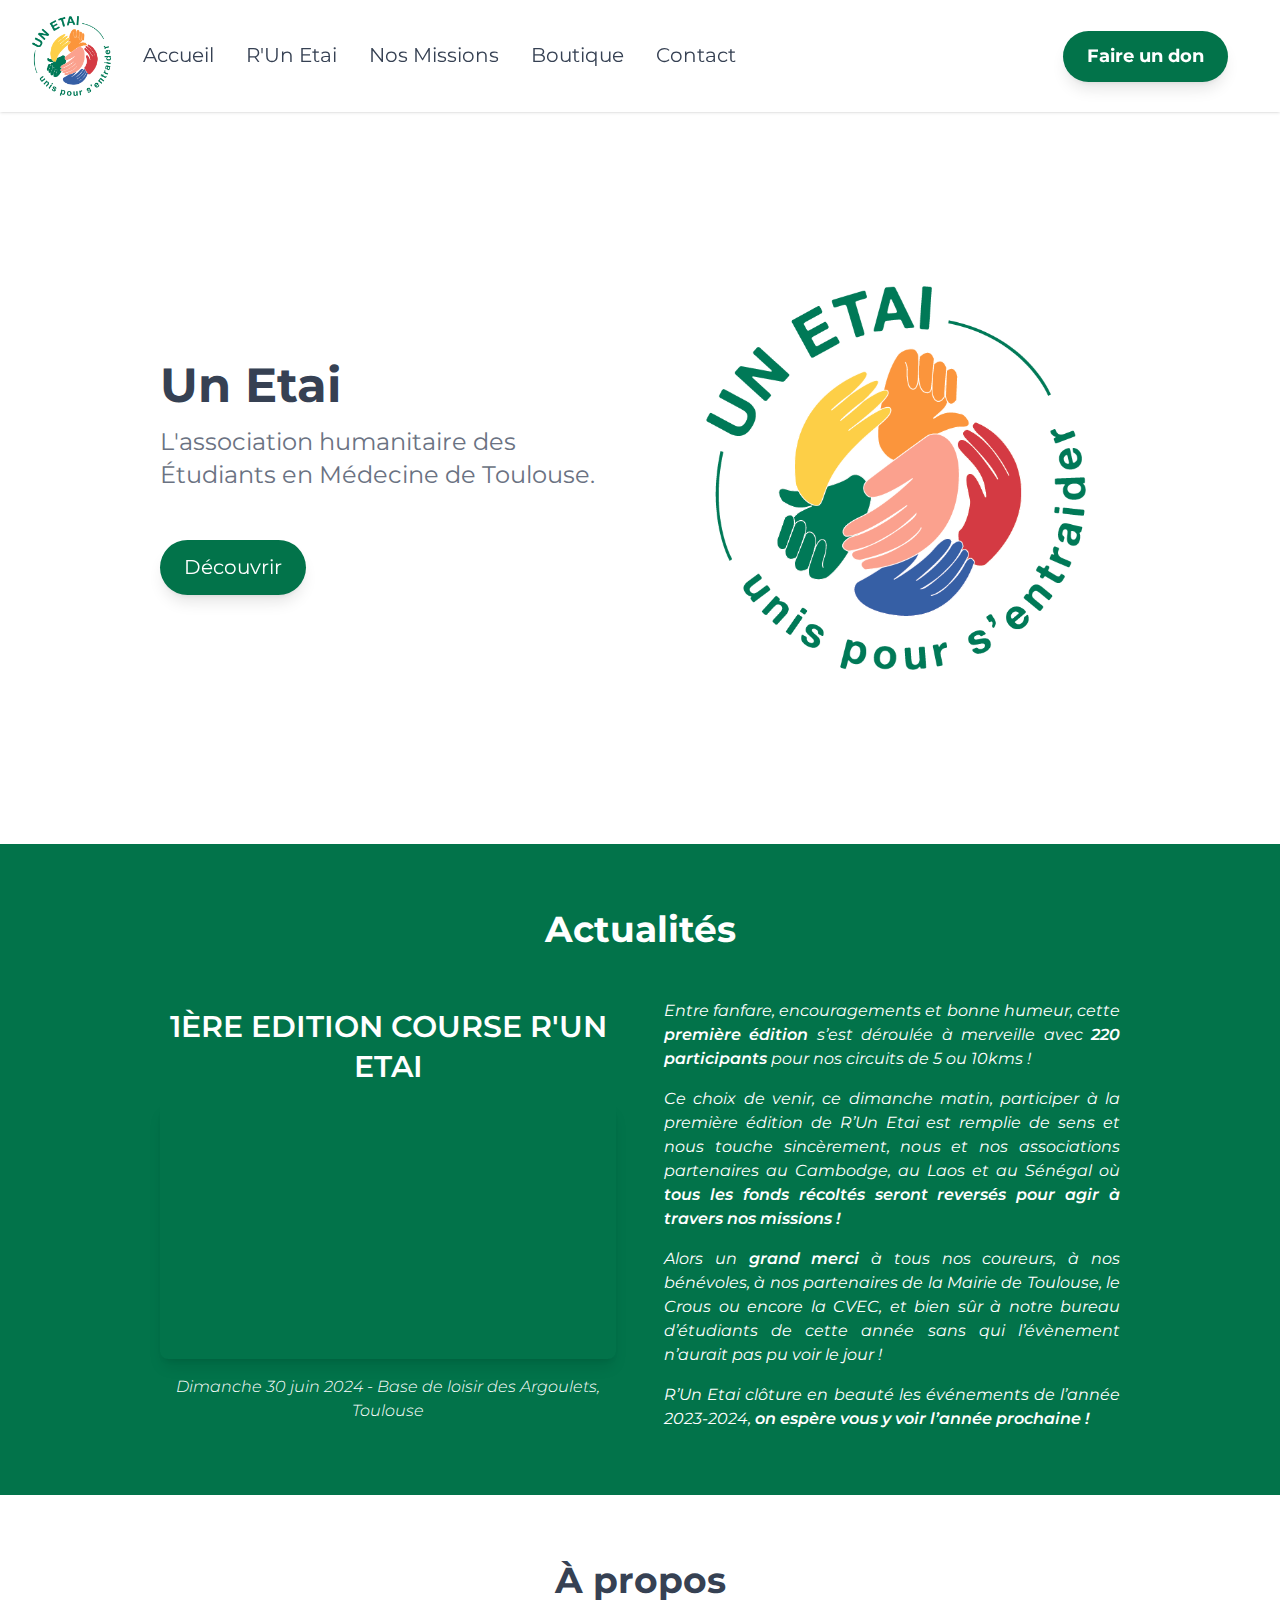
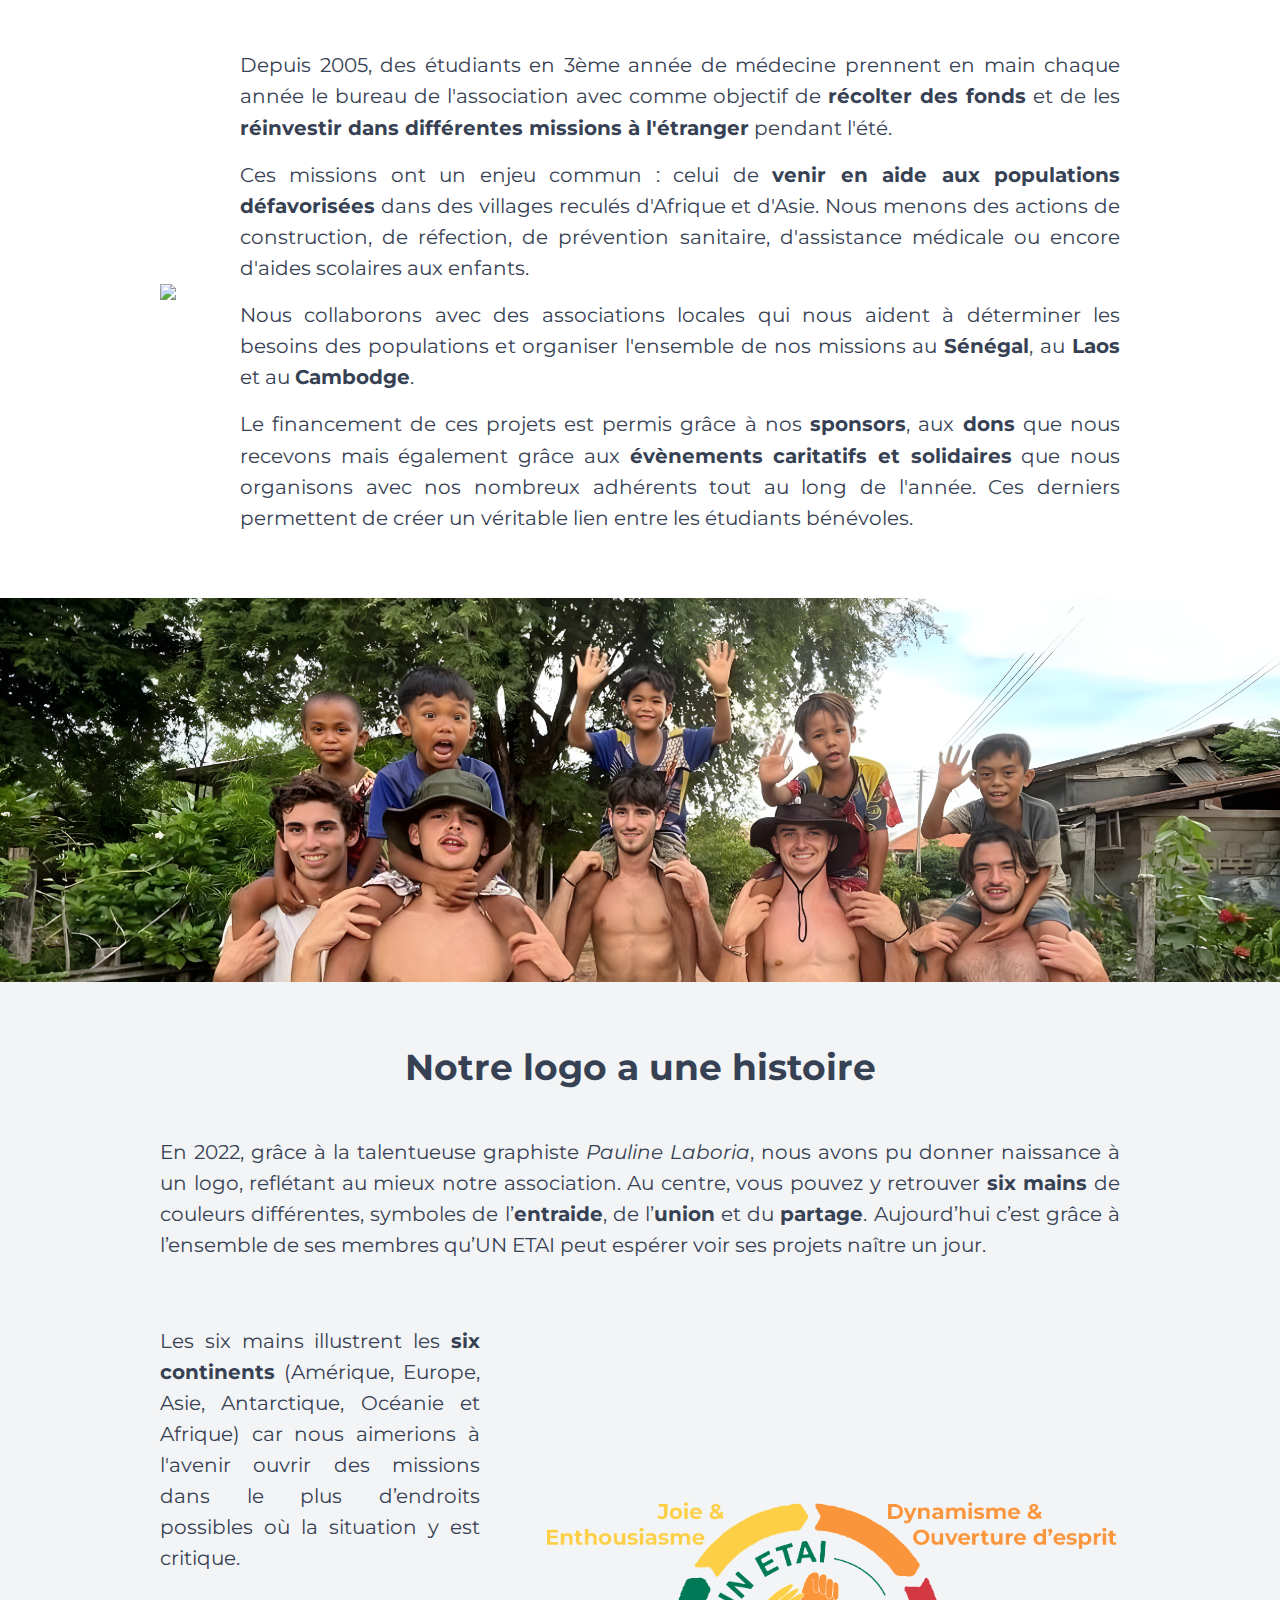
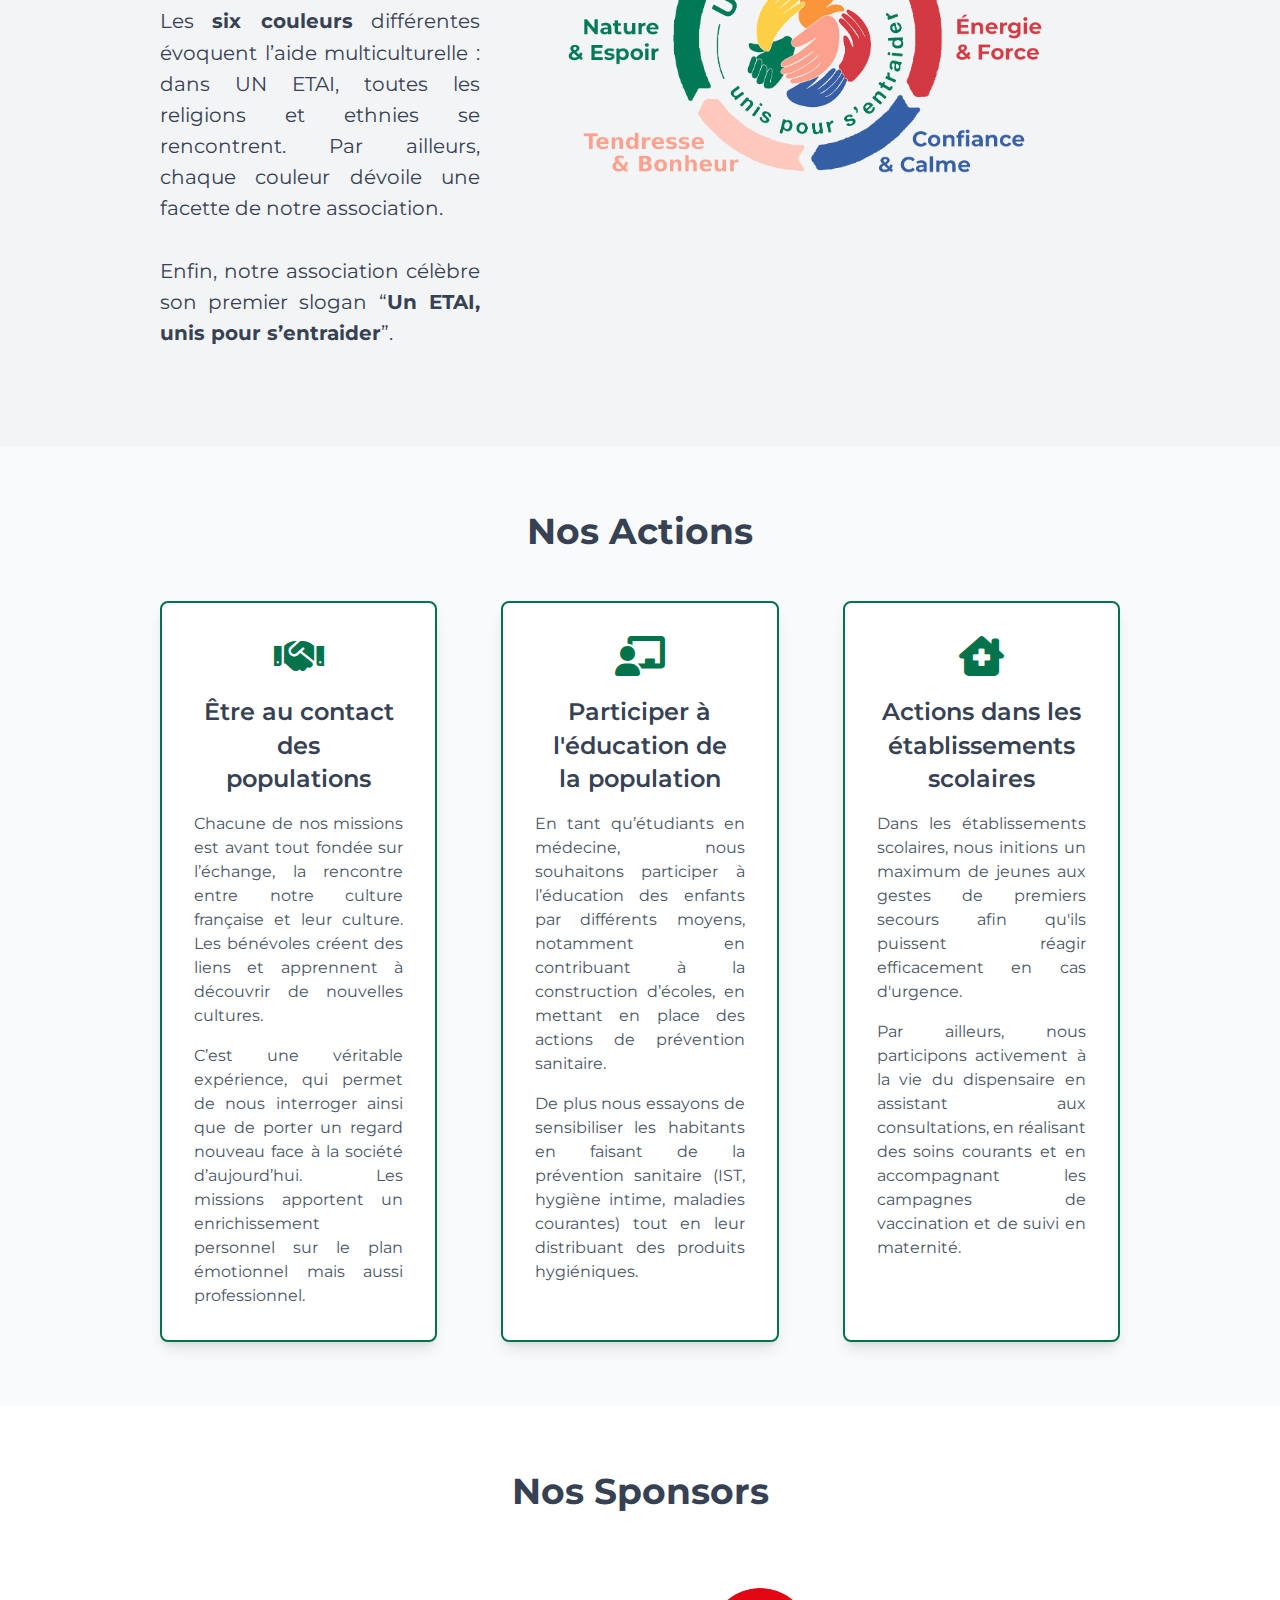
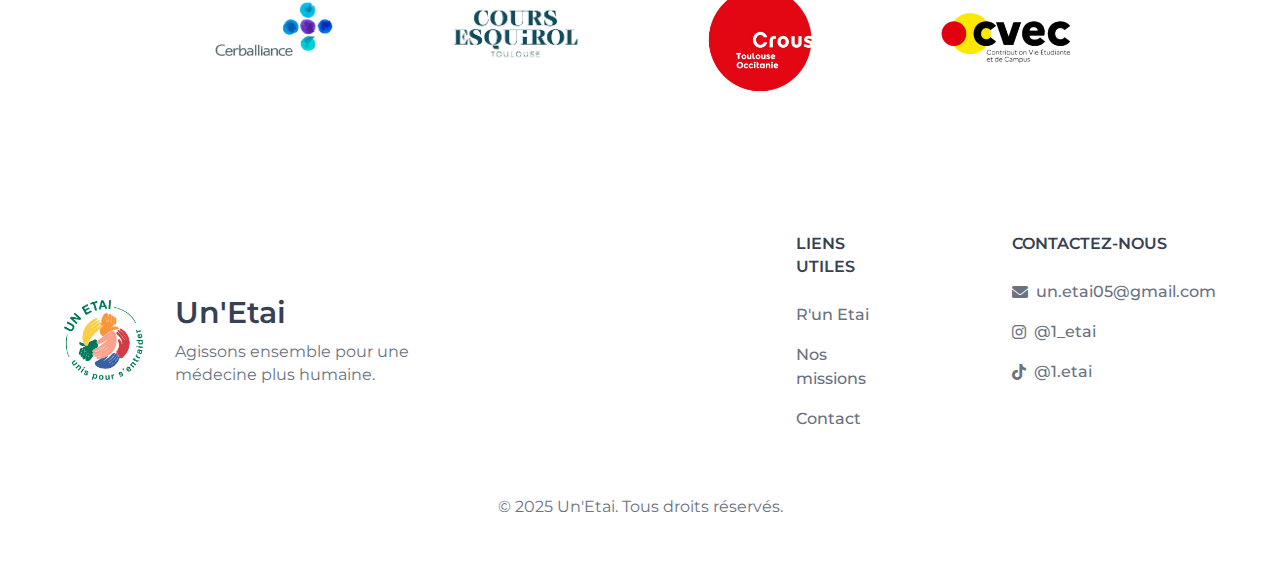
==== commit b4d522a5: "Correction name new img" ====
--- a/index.html
+++ b/index.html
@@ -158,12 +158,11 @@
         <div class="container flex flex-wrap flex-col lg:flex-row justify-center gap-16 px-8 w-full md:w-4/5">
             <!-- Bloc Image -->
             <div class="max-w-96 m-auto">
-                <img src="./assets/apropos.png" alt="apropos" class="my-auto mx-auto">
+                <img src="./img_header/Bureau_membre.png" >
             </div>
             
             <!-- Bloc Texte -->
-           <!--  <div class="w-full text-lg xl:w-1/3 lg:w-2/3 flex-grow text-justify">-->
-            <img src="./img_header/Bureau_memebre.png" >
+            <div class="w-full text-lg xl:w-1/3 lg:w-2/3 flex-grow text-justify">
                 <p class="">
                     Depuis 2005, des étudiants en 3ème année de médecine prennent en main chaque année le bureau de 
                     l'association avec comme objectif de <span class="font-bold">récolter des fonds</span> et de les 
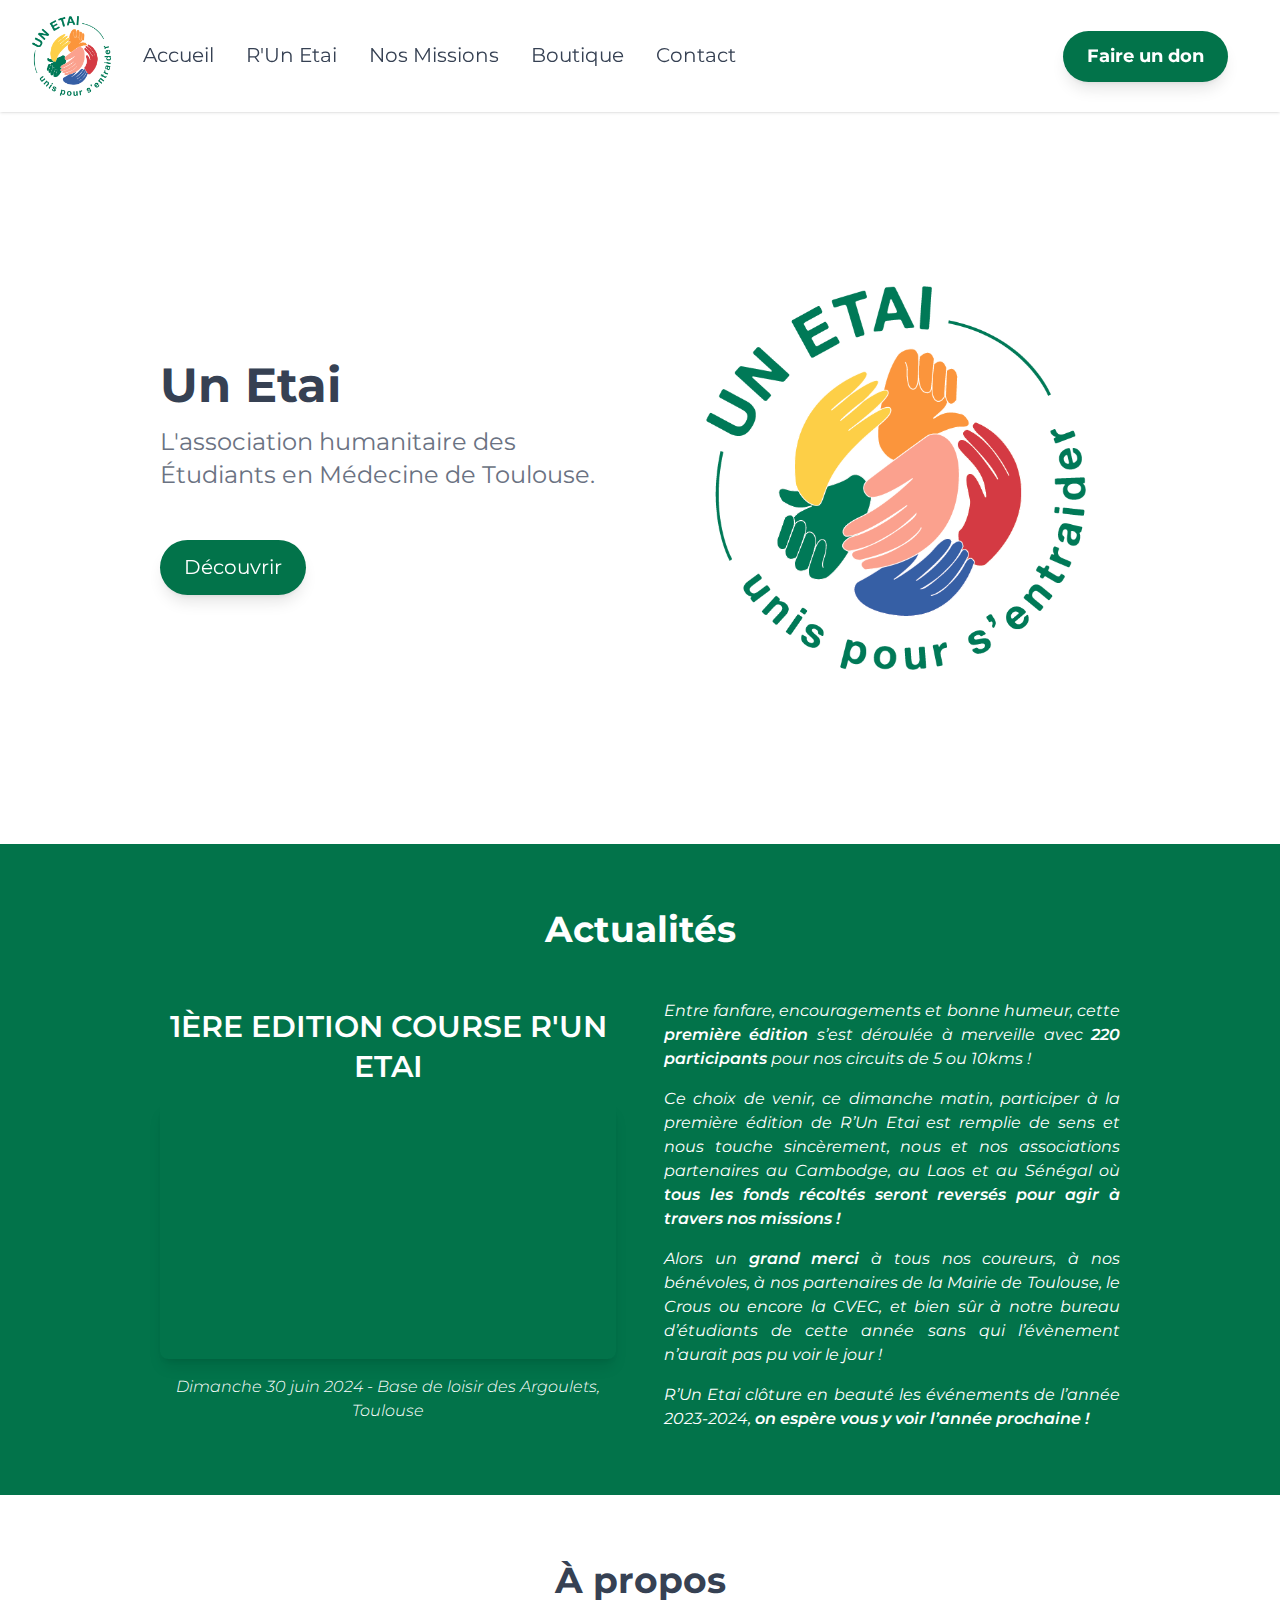
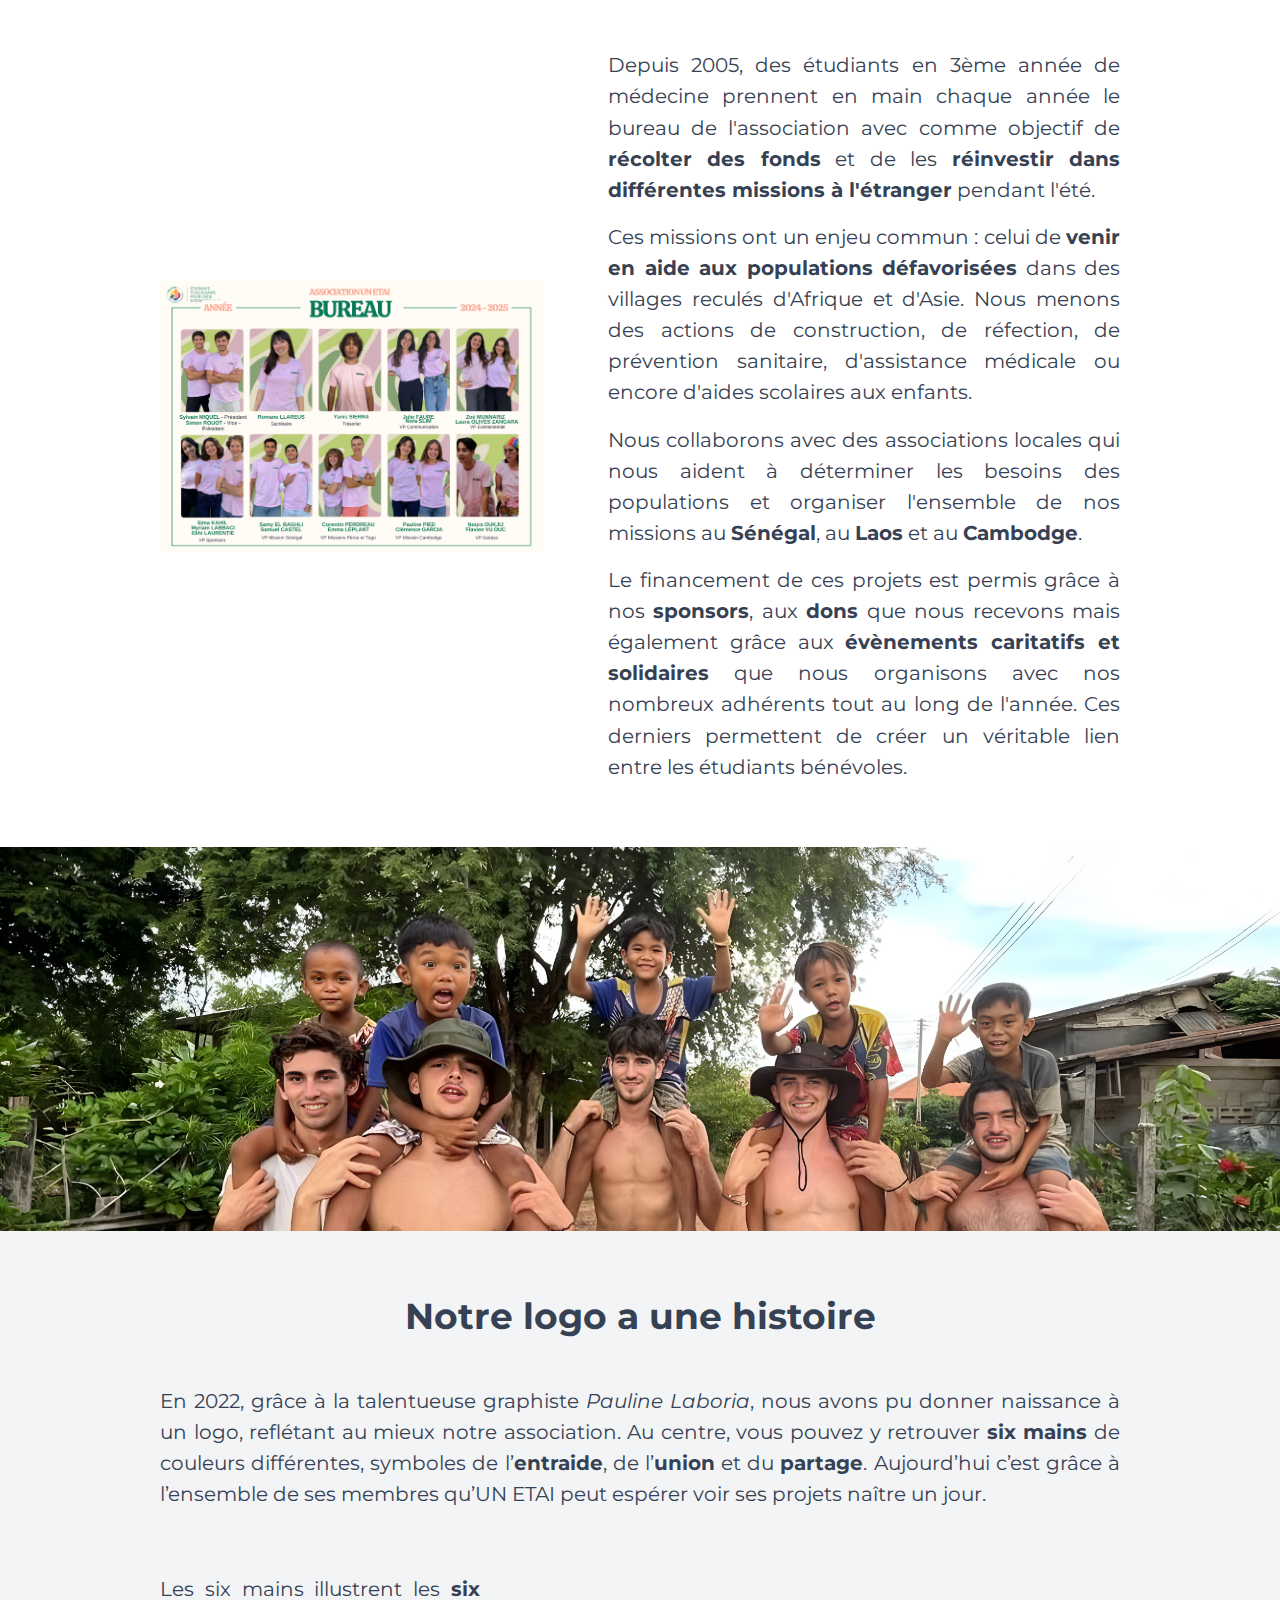
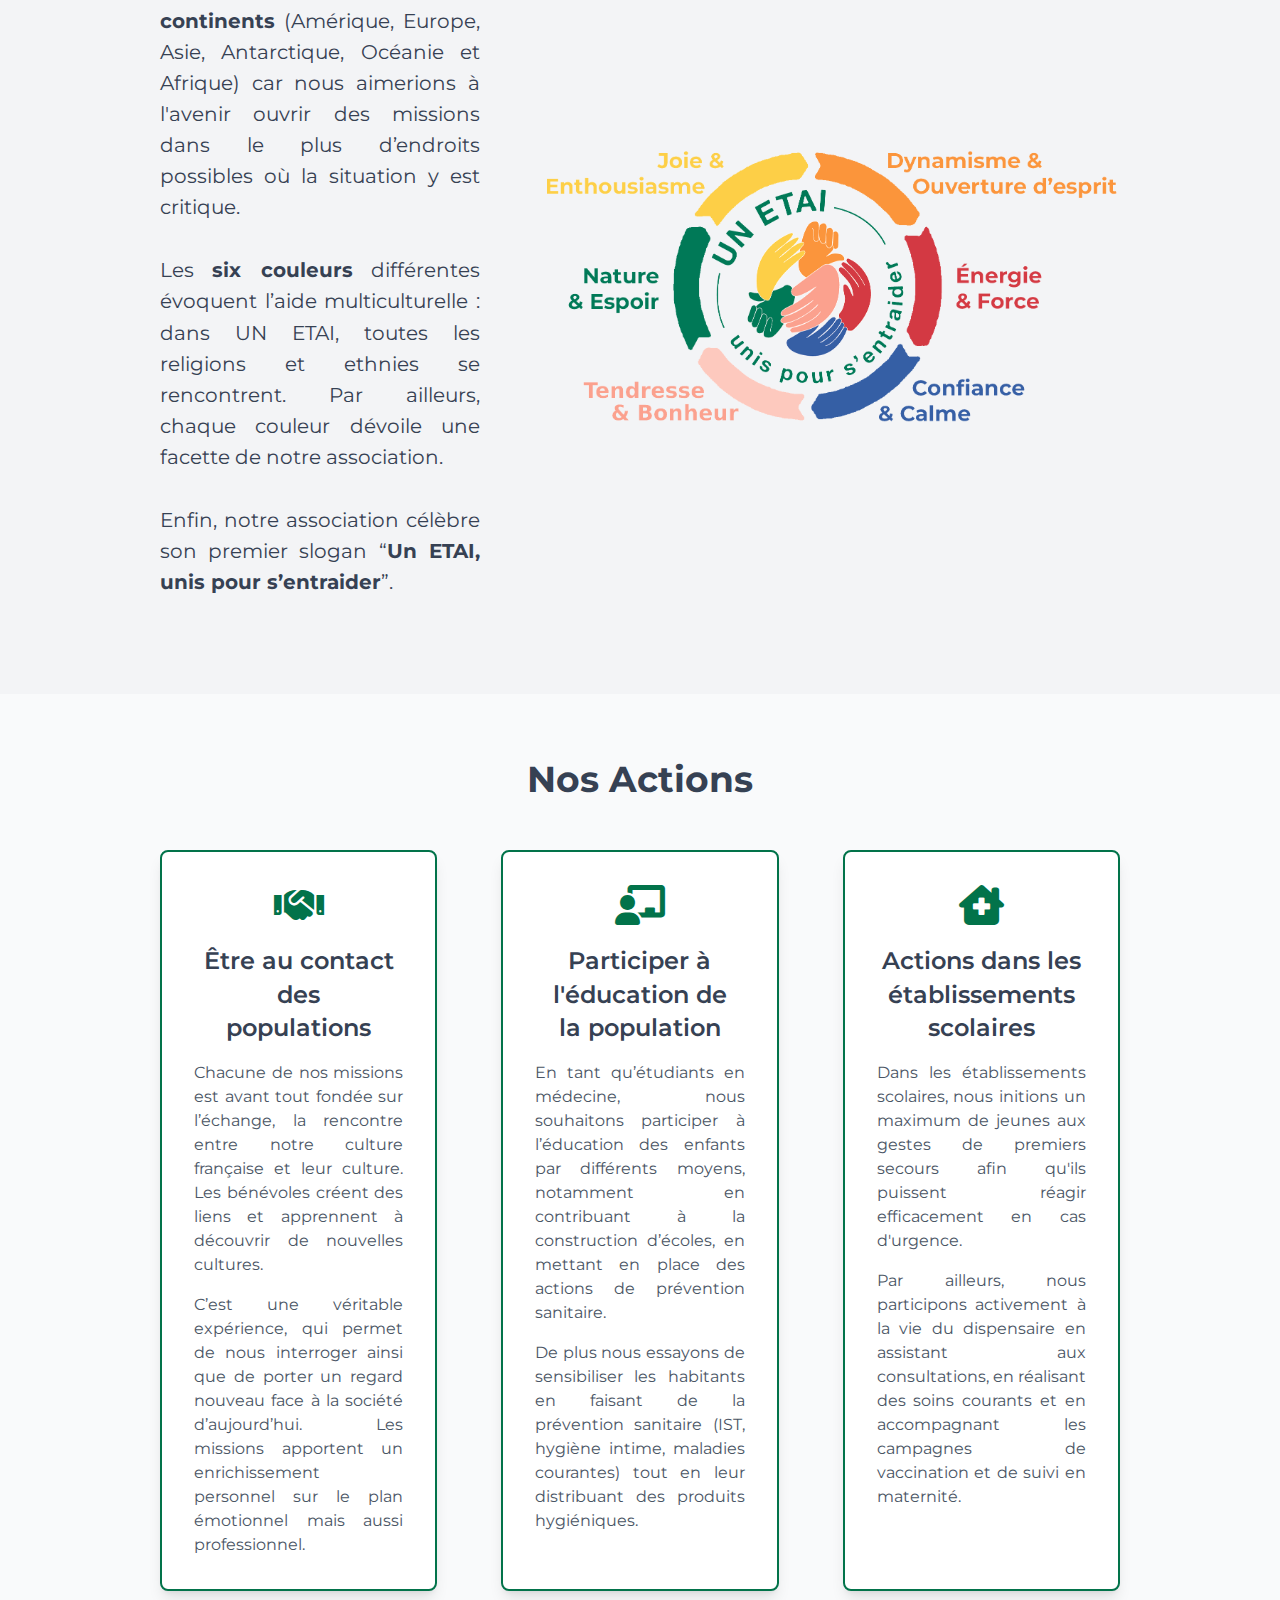
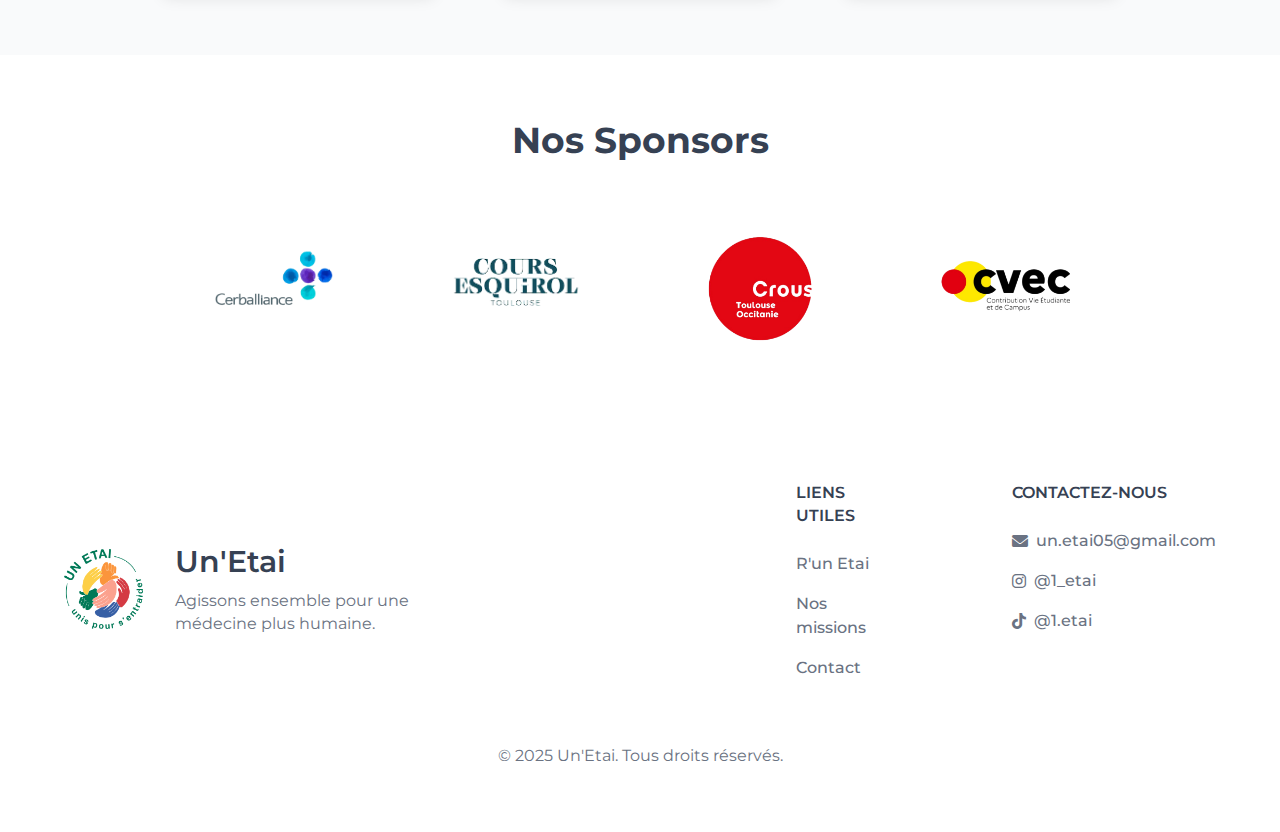
==== commit d3b7afd5: "img correction 2" ====
--- a/index.html
+++ b/index.html
@@ -158,7 +158,7 @@
         <div class="container flex flex-wrap flex-col lg:flex-row justify-center gap-16 px-8 w-full md:w-4/5">
             <!-- Bloc Image -->
             <div class="max-w-96 m-auto">
-                <img src="./img_header/Bureau_membre.png" >
+                <img src="./assets/img_header/Bureau_membre.png" >
             </div>
             
             <!-- Bloc Texte -->
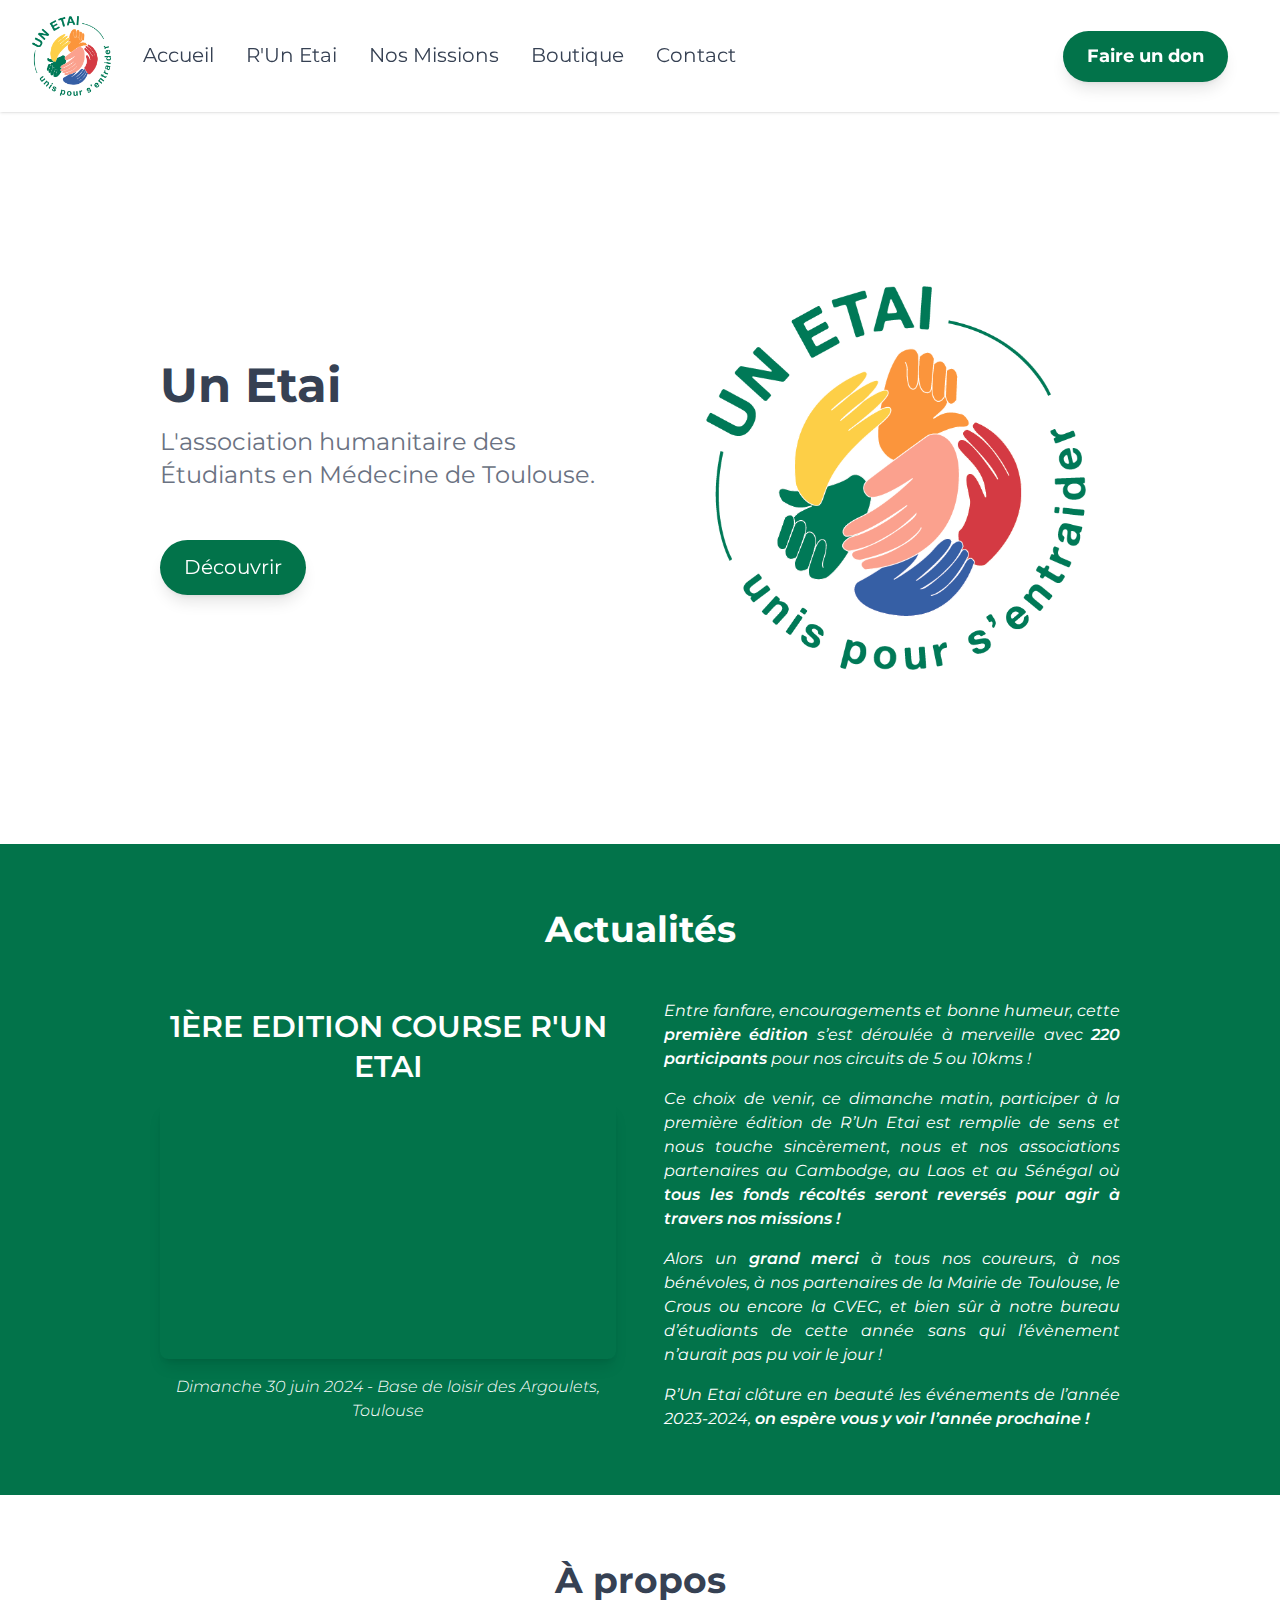
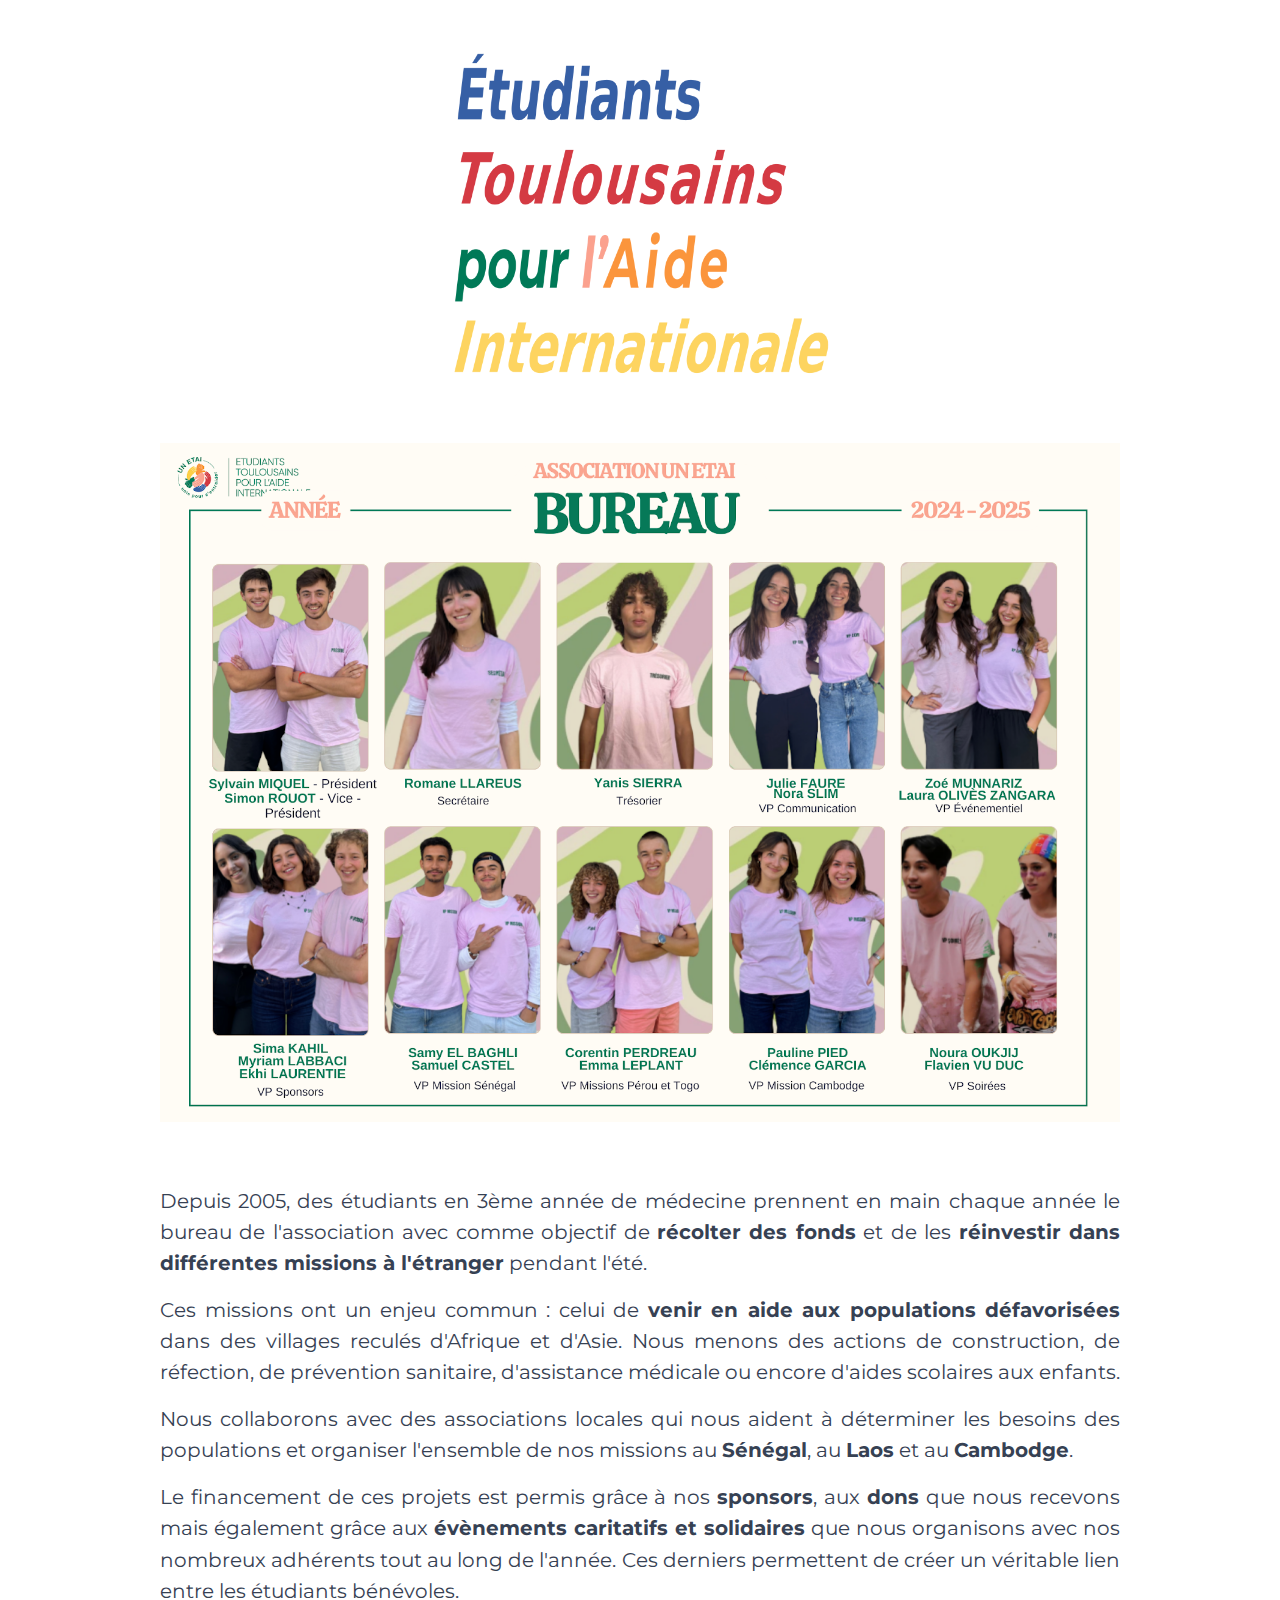
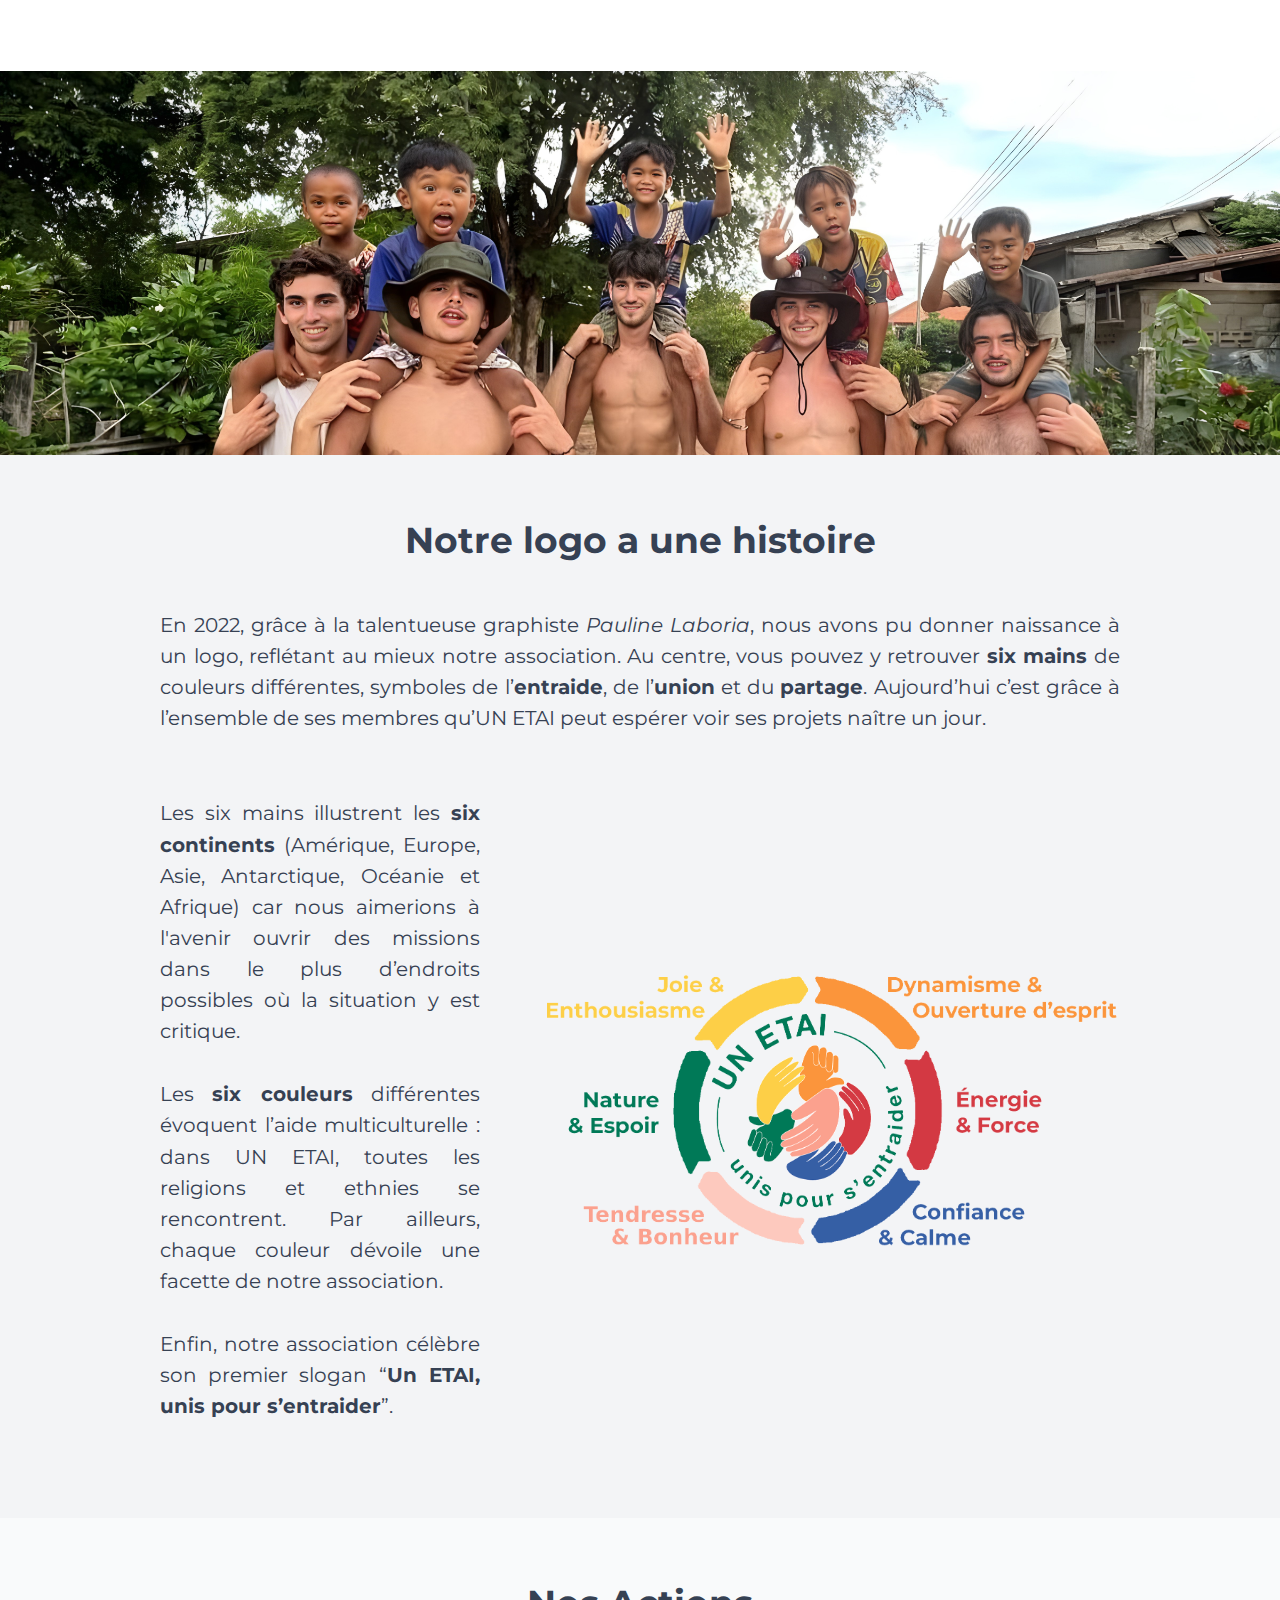
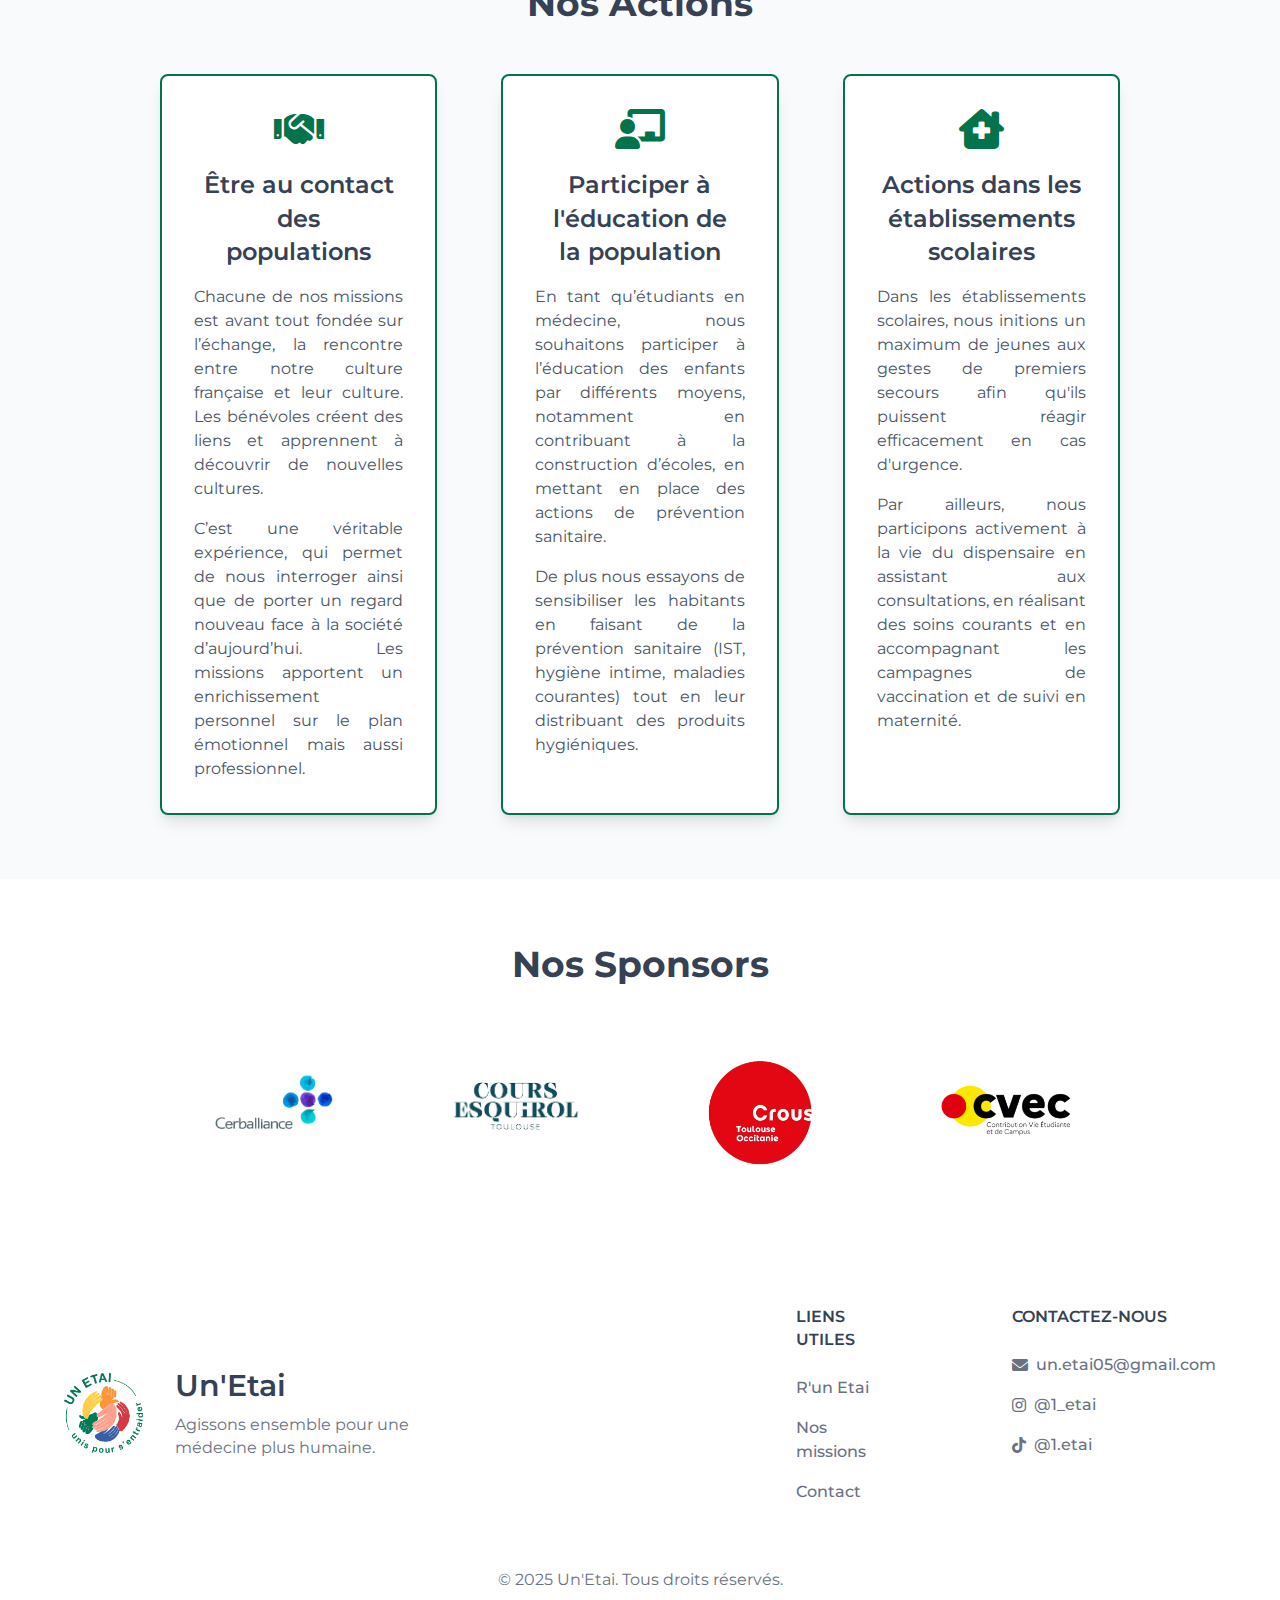
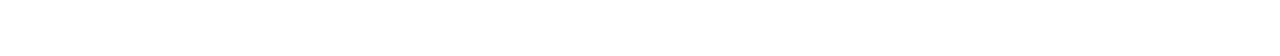
==== commit 135970f5: "previous img restored and added the new one on the bottom of it" ====
--- a/index.html
+++ b/index.html
@@ -158,8 +158,11 @@
         <div class="container flex flex-wrap flex-col lg:flex-row justify-center gap-16 px-8 w-full md:w-4/5">
             <!-- Bloc Image -->
             <div class="max-w-96 m-auto">
-                <img src="./assets/img_header/Bureau_membre.png" >
-            </div>
+                <img src="./assets/apropos.png" alt="apropos" class="my-auto mx-auto">
+            </div>
+            <div>
+               <img src="./assets/img_header/Bureau_membre.png" >
+             </div>
             
             <!-- Bloc Texte -->
             <div class="w-full text-lg xl:w-1/3 lg:w-2/3 flex-grow text-justify">
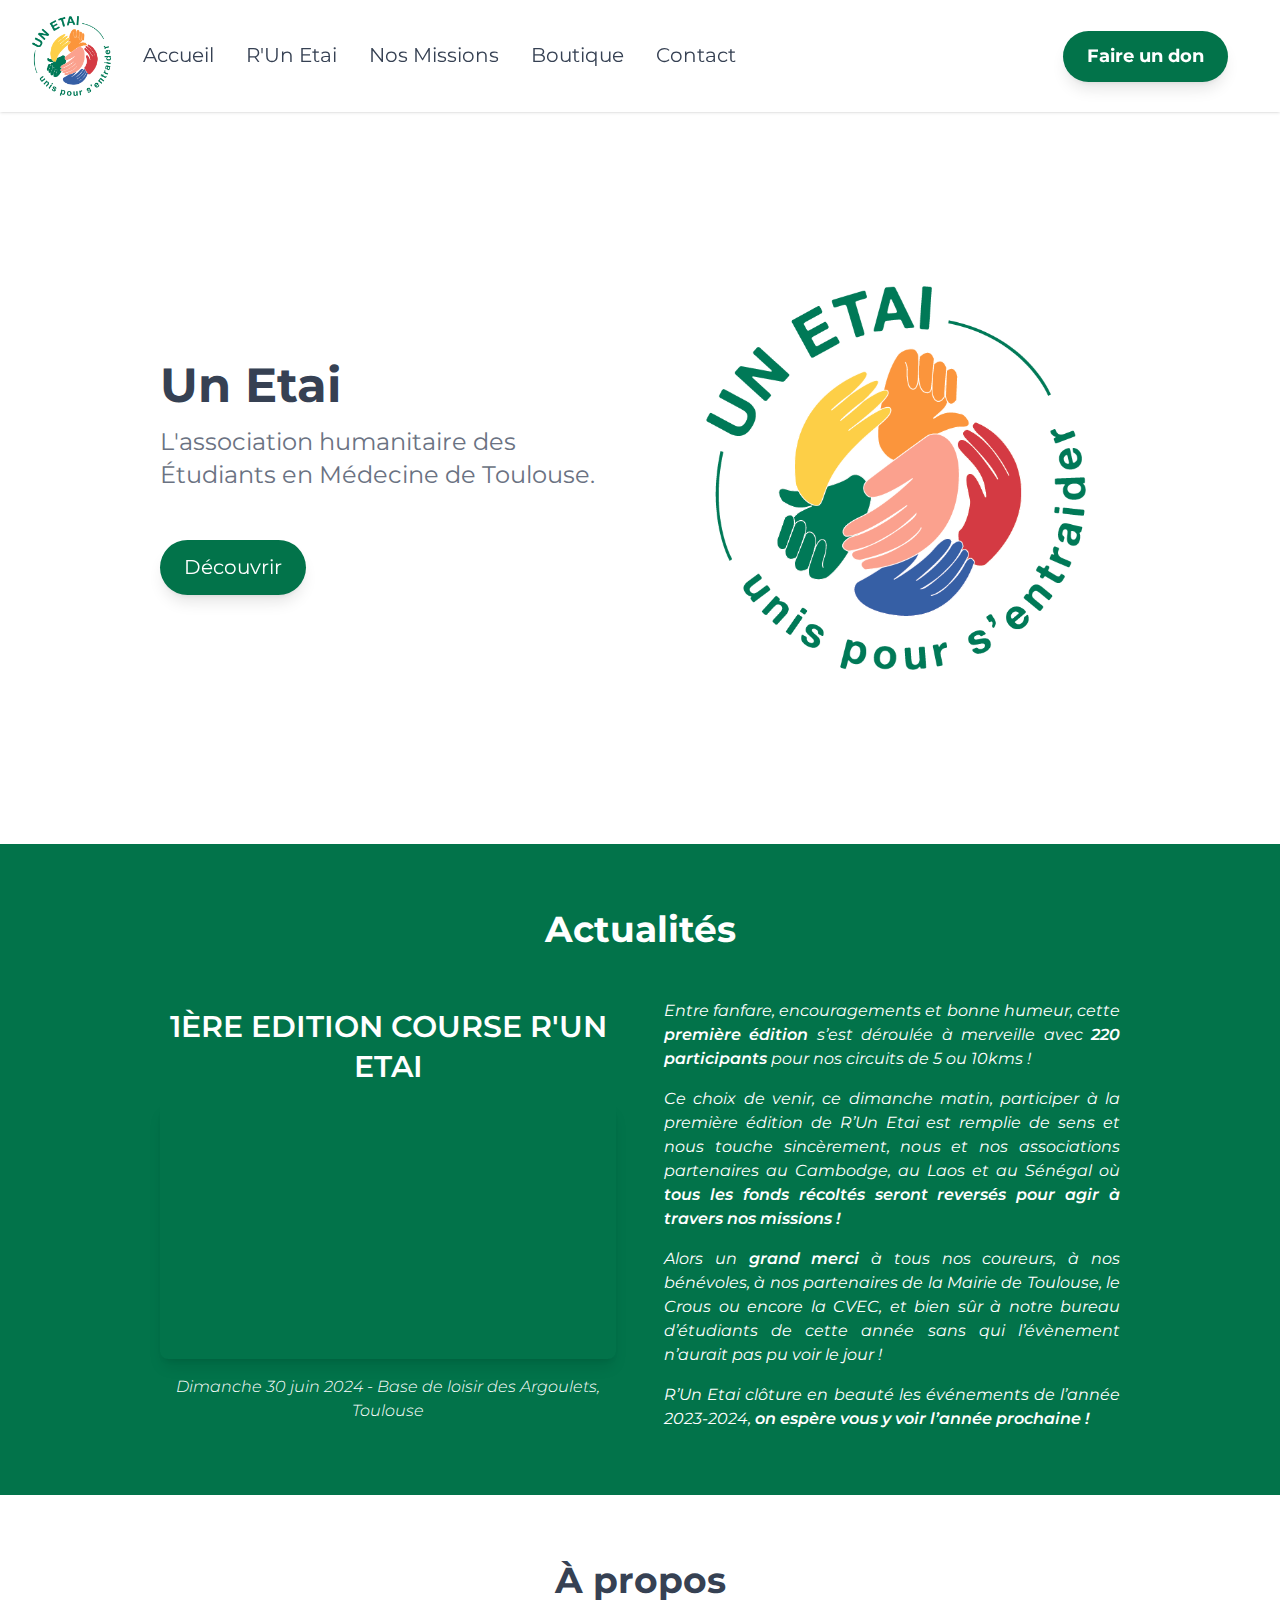
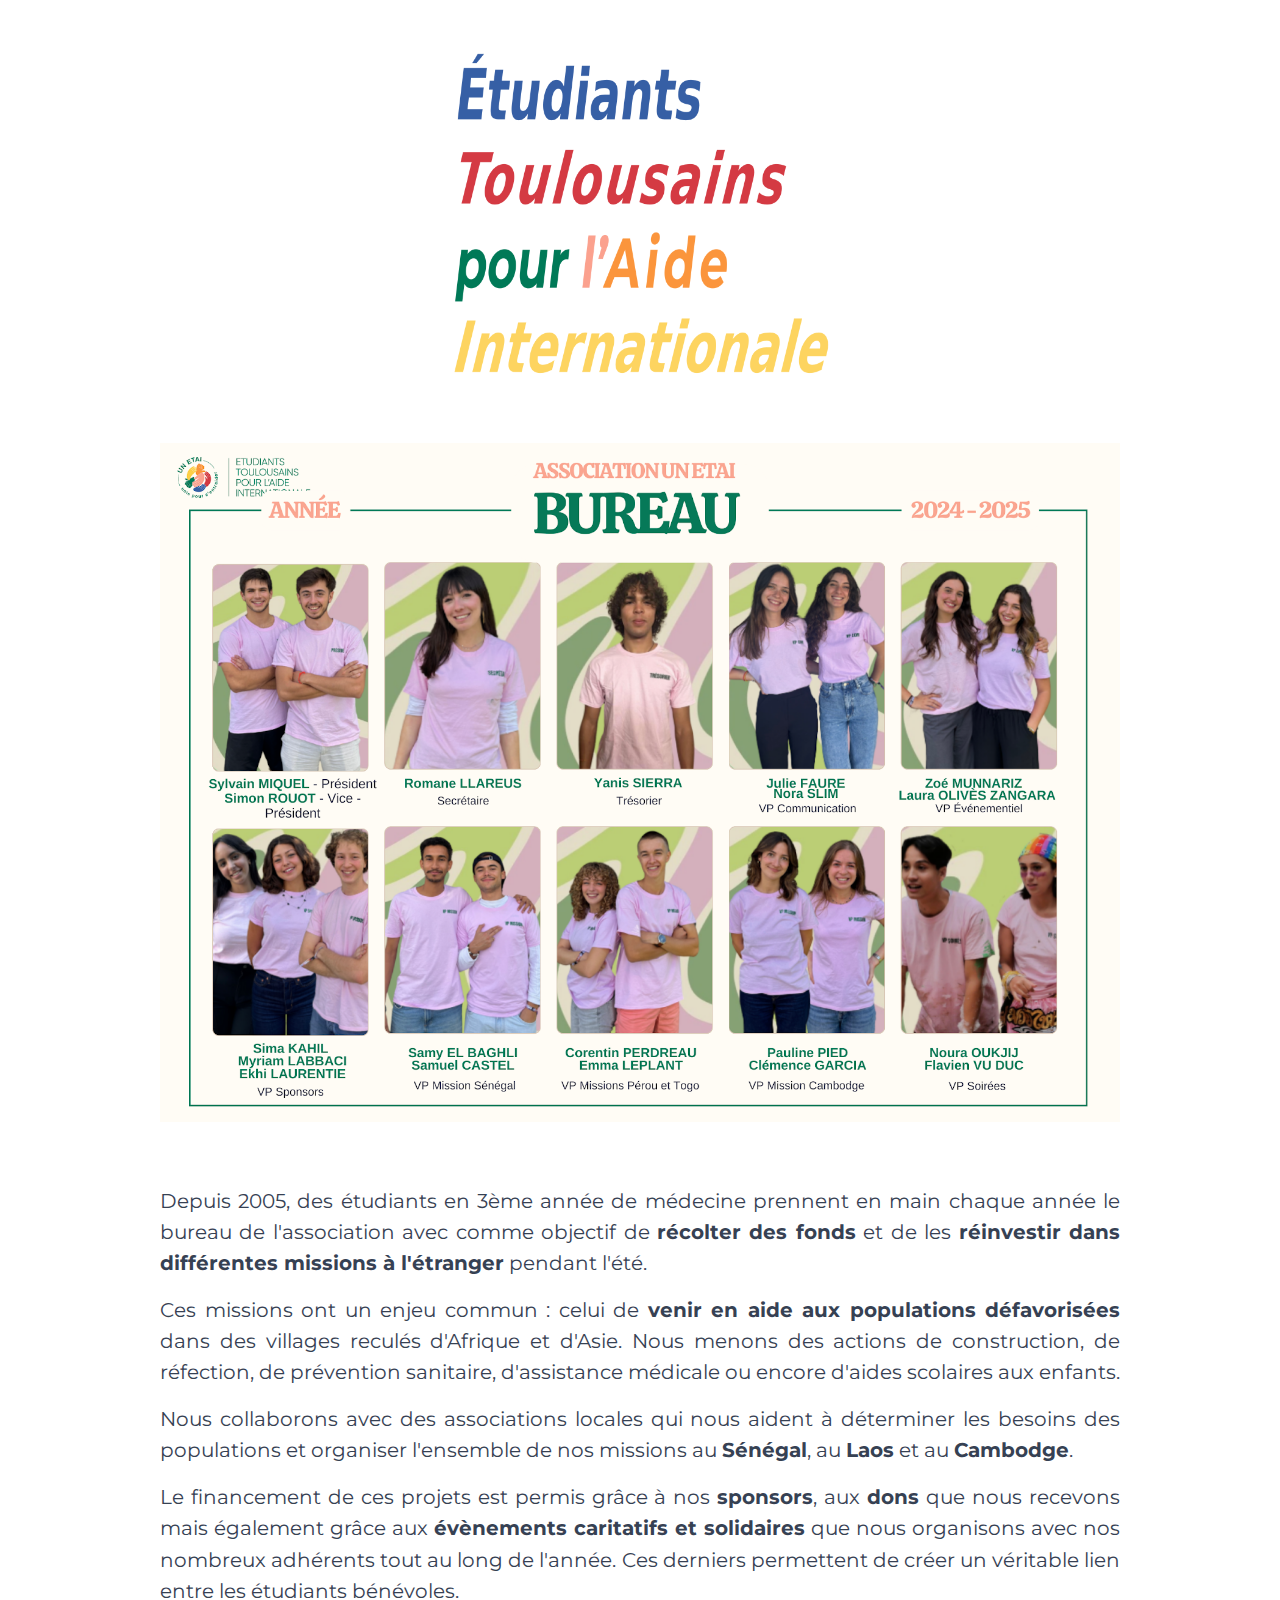
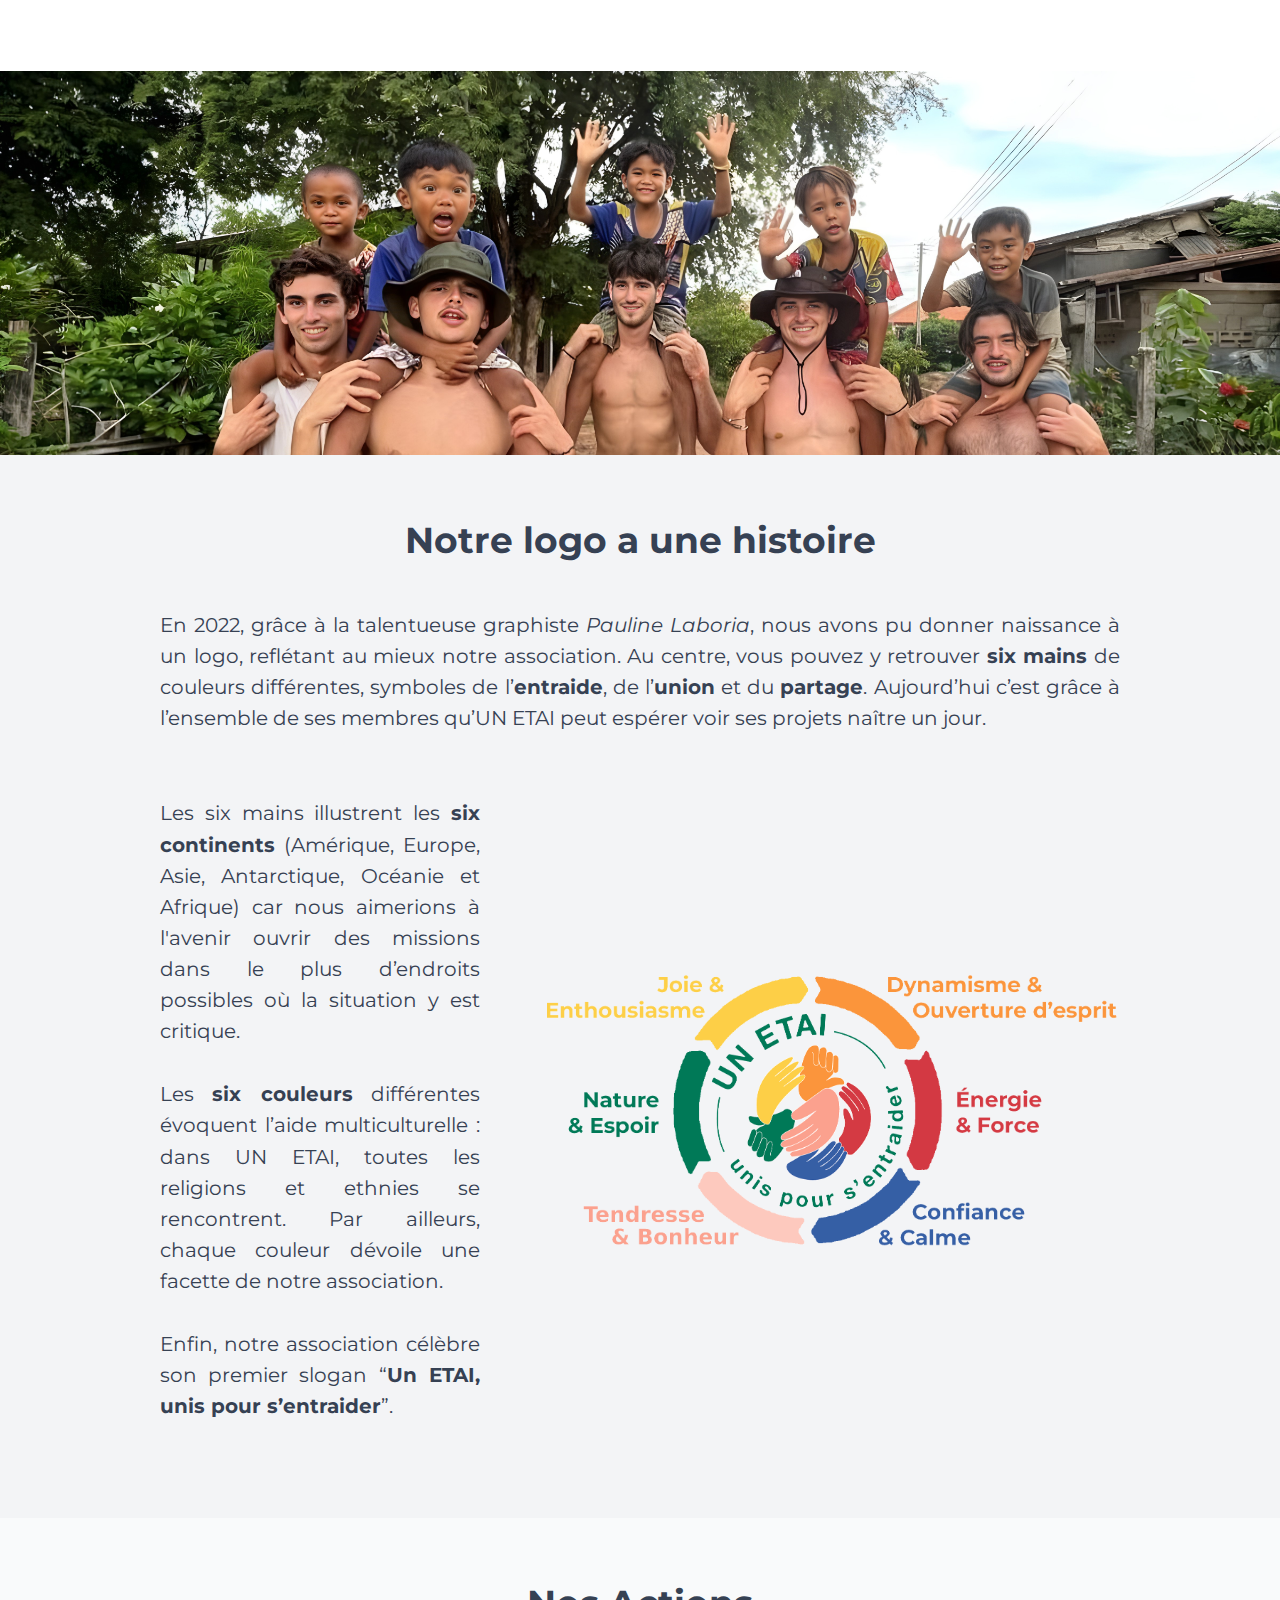
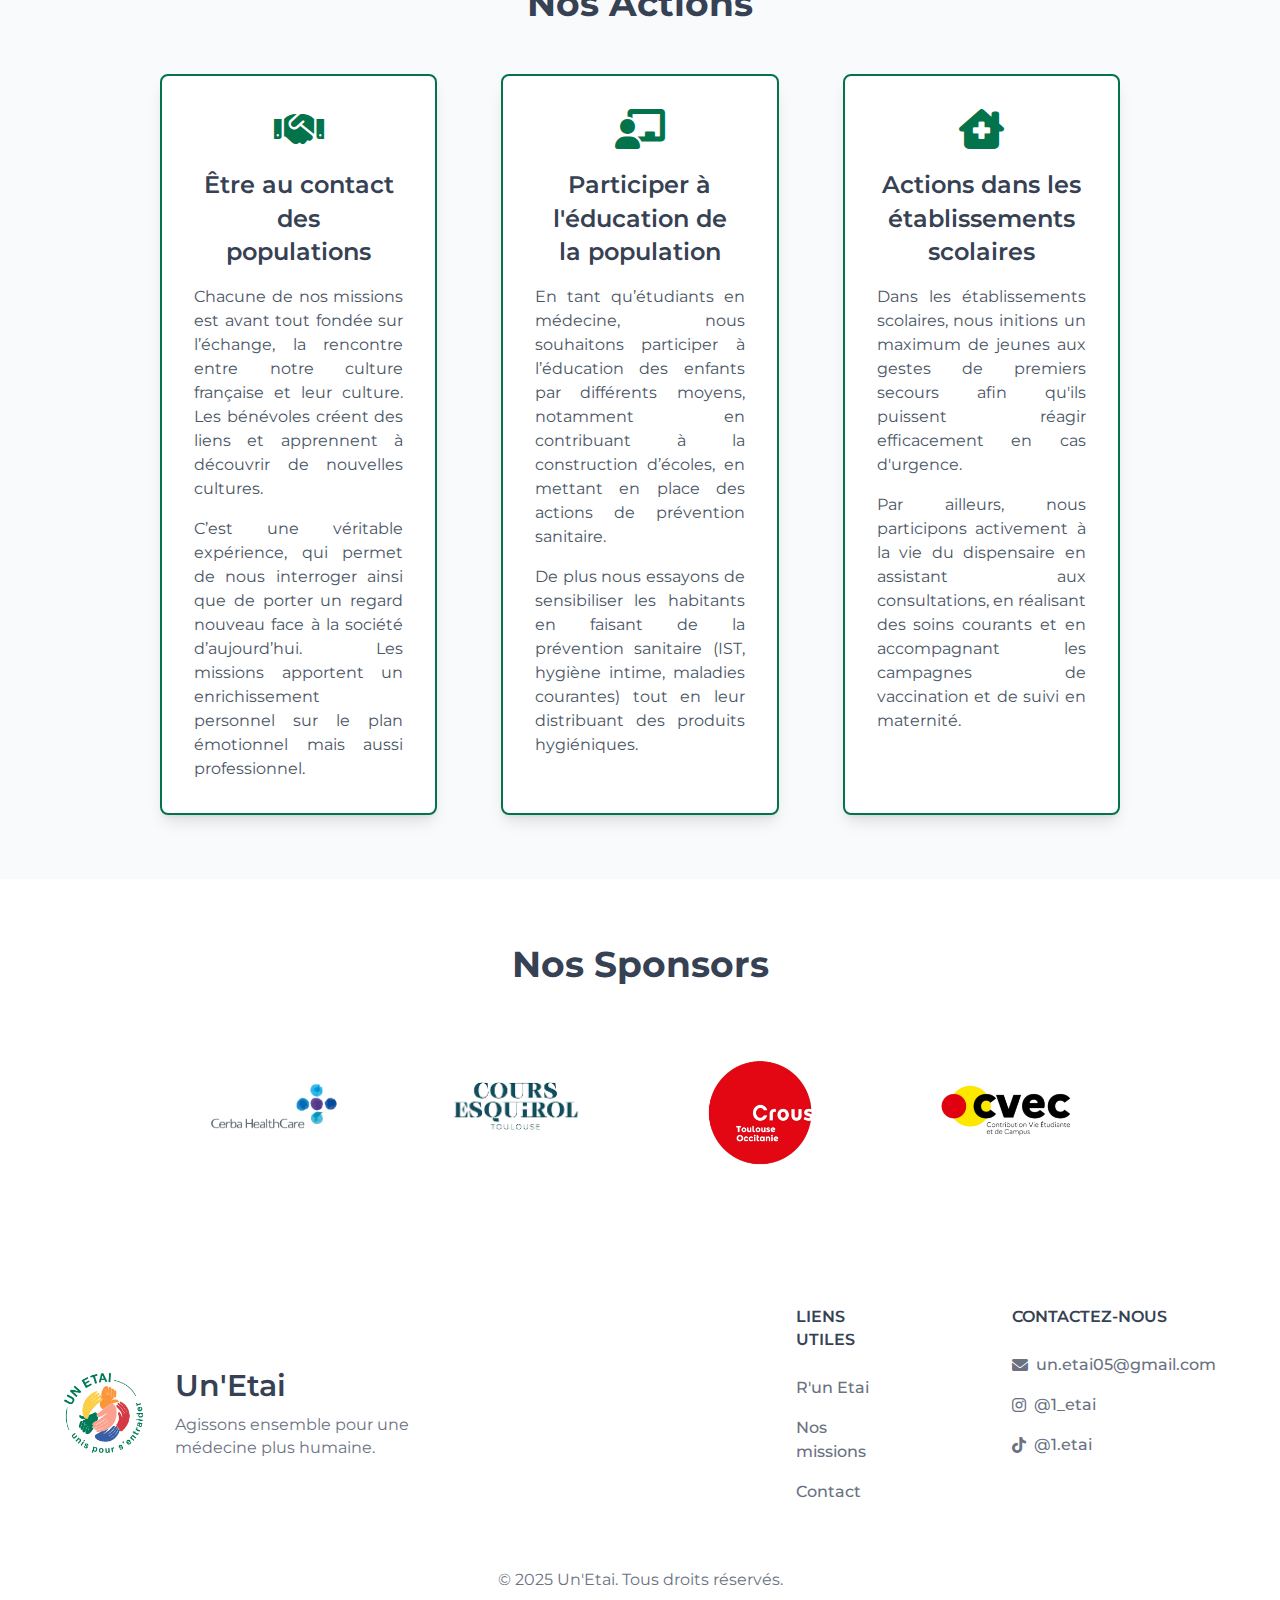
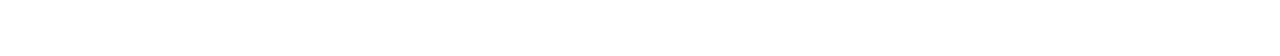
==== commit 3488aaeb: "Boutique init" ====
--- a/index.html
+++ b/index.html
@@ -23,7 +23,7 @@
                     <a href="index.html" class="text-gray-700 hover:text-customGreen">Accueil</a>
                     <a href="runetai.html" class="text-gray-700 hover:text-customGreen">R'Un Etai</a>
                     <a href="missions.html" class="text-gray-700 hover:text-customGreen">Nos Missions</a>
-                    <a href="#" class="text-gray-700 hover:text-customGreen">Boutique</a>
+                    <a href="boutique.html" class="text-gray-700 hover:text-customGreen">Boutique</a>
                     <a href="contact.html" class="text-gray-700 hover:text-customGreen">Contact</a>
                 </nav>
             </div>
